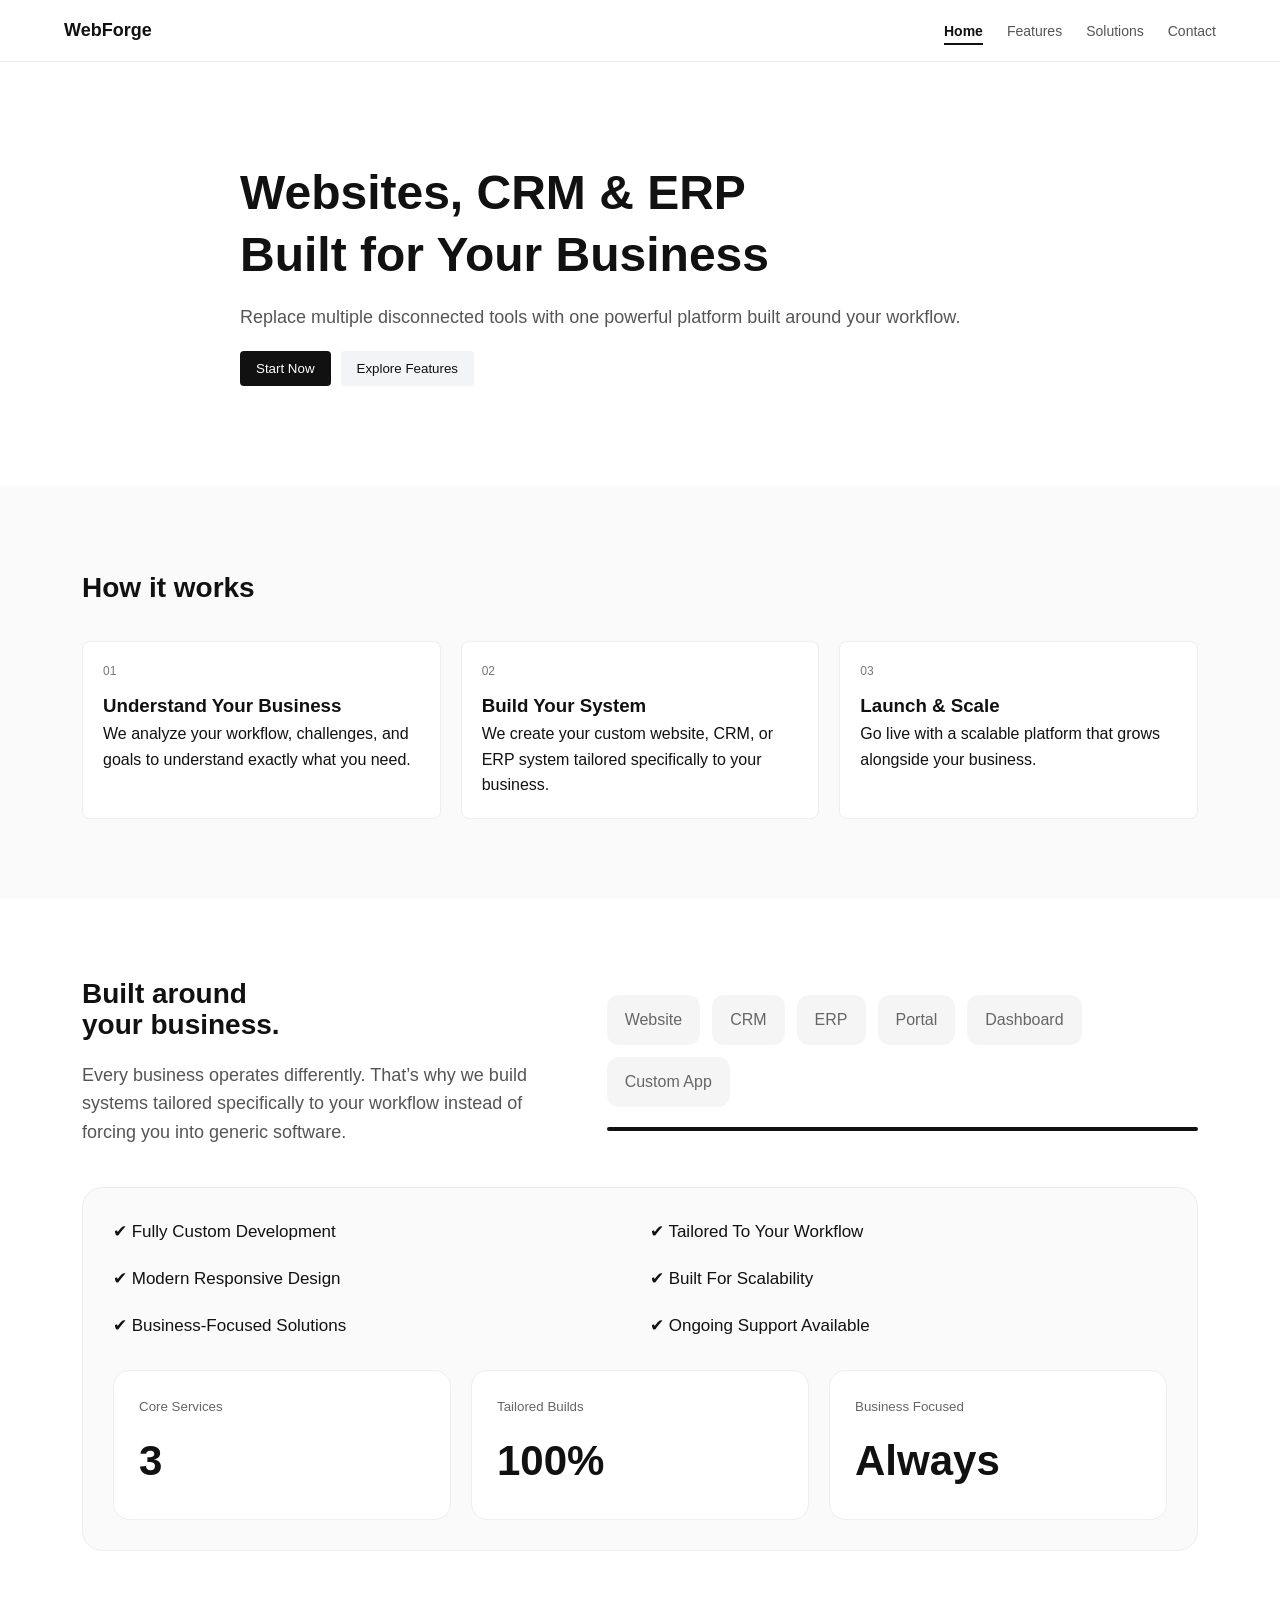
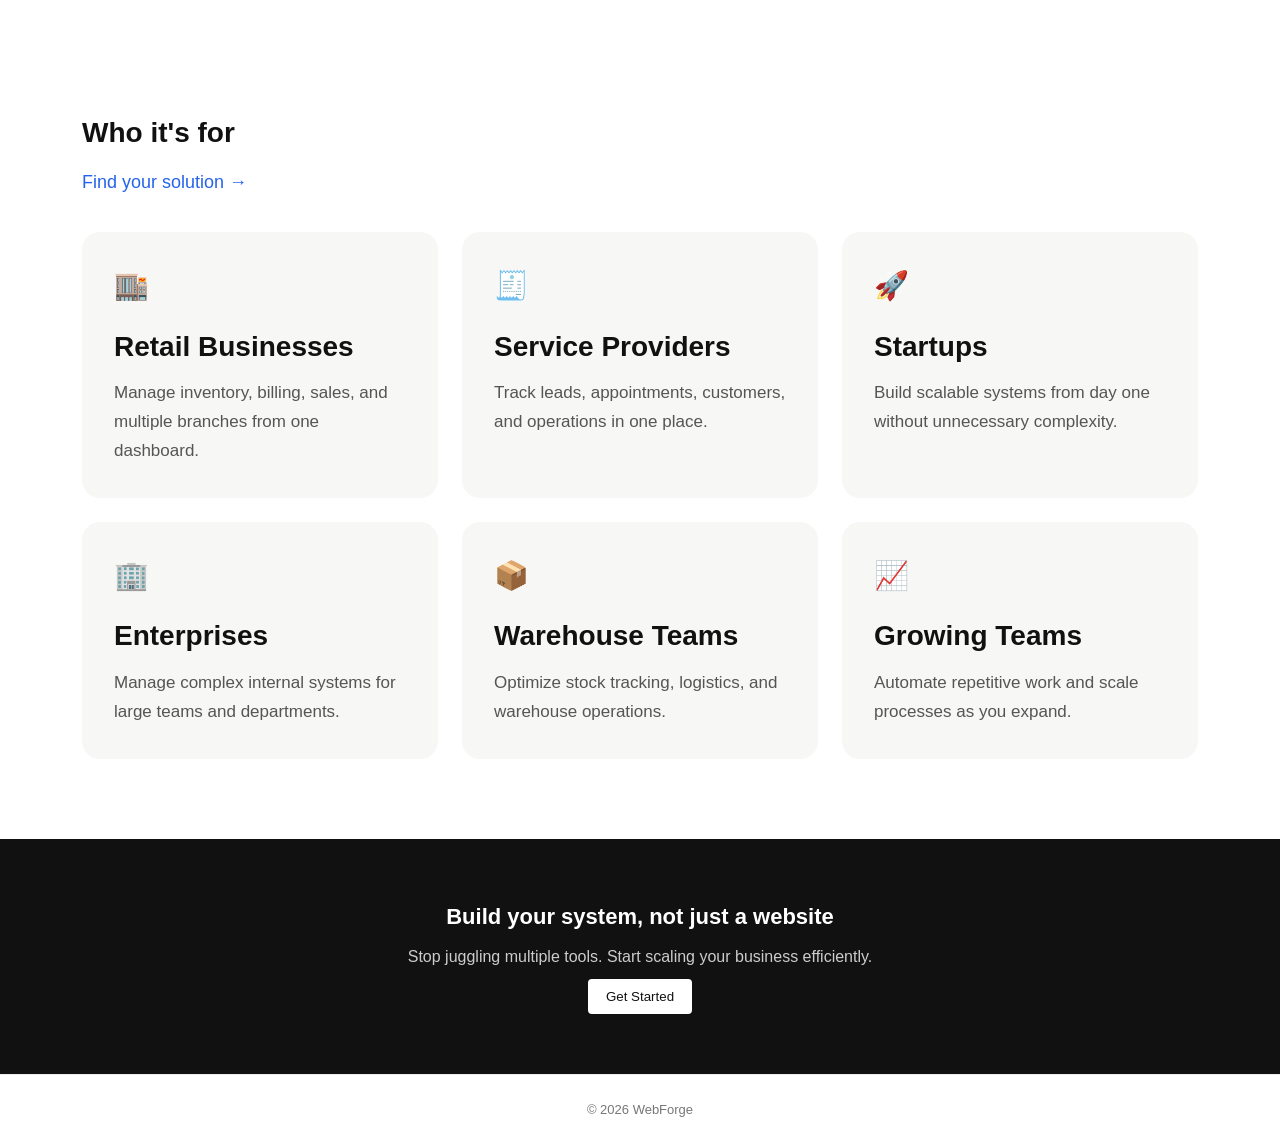
==== index.html @ d89a7215 "Update index.html" ====
<!DOCTYPE html>
<html lang="en">
<head>
  <meta charset="UTF-8">
  <meta name="viewport" content="width=device-width, initial-scale=1.0">
  <title>WebForge</title>
  <link rel="stylesheet" href="styles.css">
</head>
<body>

  <!-- NAVBAR -->
  <header class="navbar">
    <div class="container nav-container">
      <h2 class="logo">WebForge</h2>

      <nav>
        <ul class="nav-links">
          <li><a href="index.html">Home</a></li>
          <li><a href="pages/features.html">Features</a></li>
          <li><a href="pages/solutions.html">Solutions</a></li>
          <li><a href="pages/contact.html">Contact</a></li>
        </ul>
      </nav>

      <div class="menu-toggle" id="menu-toggle">☰</div>
    </div>
  </header>


  <!-- HERO -->
  <section class="hero">
    <div class="container">
      <h1>
        Websites, CRM & ERP<br>
        Built for Your Business
      </h1>

      <p>
        Replace multiple disconnected tools with one powerful platform built around your workflow.
      </p>

      <div class="hero-actions">
        <a href="pages/contact.html">
          <button>Start Now</button>
        </a>

        <a href="pages/features.html">
          <button class="secondary">Explore Features</button>
        </a>
      </div>
    </div>
  </section>


  <!-- HOW IT WORKS -->
  <section class="section light">
    <div class="container">
      <h2>How it works</h2>

      <div class="grid-3">

        <div class="step-card">
          <div class="step-number">01</div>
          <h3>Understand Your Business</h3>
          <p>
            We analyze your workflow, challenges, and goals to understand exactly what you need.
          </p>
        </div>

        <div class="step-card">
          <div class="step-number">02</div>
          <h3>Build Your System</h3>
          <p>
            We create your custom website, CRM, or ERP system tailored specifically to your business.
          </p>
        </div>

        <div class="step-card">
          <div class="step-number">03</div>
          <h3>Launch & Scale</h3>
          <p>
            Go live with a scalable platform that grows alongside your business.
          </p>
        </div>

      </div>
    </div>
  </section>


  <!-- WHY WEBFORGE -->
<section class="section why-webforge-section">
  <div class="container">

    <div class="why-header">

      <div class="why-left">
        <h2>
          Built around<br>
          your business.
        </h2>

        <p>
          Every business operates differently. That’s why we build systems tailored specifically to your workflow instead of forcing you into generic software.
        </p>
      </div>

      <div class="why-right">

        <div class="tool-comparison">
          <span>Website</span>
          <span>CRM</span>
          <span>ERP</span>
          <span>Portal</span>
          <span>Dashboard</span>
          <span>Custom App</span>
        </div>

        <div class="comparison-line"></div>

      </div>
    </div>


    <div class="why-card">

      <div class="why-grid">
        <div class="why-item">✔ Fully Custom Development</div>
        <div class="why-item">✔ Tailored To Your Workflow</div>
        <div class="why-item">✔ Modern Responsive Design</div>
        <div class="why-item">✔ Built For Scalability</div>
        <div class="why-item">✔ Business-Focused Solutions</div>
        <div class="why-item">✔ Ongoing Support Available</div>
      </div>


      <div class="why-stats">

        <div class="stat-box">
          <small>Core Services</small>
          <h3>3</h3>
        </div>

        <div class="stat-box">
          <small>Tailored Builds</small>
          <h3>100%</h3>
        </div>

        <div class="stat-box">
          <small>Business Focused</small>
          <h3>Always</h3>
        </div>
      </div>
    </div>
  </div>
</section>


  <!-- WHO IT'S FOR -->
  <section class="section who-section">
    <div class="container">

      <div class="section-top">
        <h2>Who it's for</h2>
        <a href="pages/contact.html">Find your solution →</a>
      </div>

      <div class="who-grid">

        <div class="who-card">
          <div class="who-icon">🏬</div>
          <h3>Retail Businesses</h3>
          <p>
            Manage inventory, billing, sales, and multiple branches from one dashboard.
          </p>
        </div>

        <div class="who-card">
          <div class="who-icon">🧾</div>
          <h3>Service Providers</h3>
          <p>
            Track leads, appointments, customers, and operations in one place.
          </p>
        </div>

        <div class="who-card">
          <div class="who-icon">🚀</div>
          <h3>Startups</h3>
          <p>
            Build scalable systems from day one without unnecessary complexity.
          </p>
        </div>

        <div class="who-card">
          <div class="who-icon">🏢</div>
          <h3>Enterprises</h3>
          <p>
            Manage complex internal systems for large teams and departments.
          </p>
        </div>

        <div class="who-card">
          <div class="who-icon">📦</div>
          <h3>Warehouse Teams</h3>
          <p>
            Optimize stock tracking, logistics, and warehouse operations.
          </p>
        </div>

        <div class="who-card">
          <div class="who-icon">📈</div>
          <h3>Growing Teams</h3>
          <p>
            Automate repetitive work and scale processes as you expand.
          </p>
        </div>

      </div>

    </div>
  </section>


  <!-- FINAL CTA -->
  <section class="cta strong">
    <div class="container narrow">
      <h2>Build your system, not just a website</h2>
      <p>
        Stop juggling multiple tools. Start scaling your business efficiently.
      </p>

      <a href="pages/contact.html">
        <button>Get Started</button>
      </a>
    </div>
  </section>


  <!-- FOOTER -->
  <footer class="footer">
    <p>© 2026 WebForge</p>
  </footer>


  <script src="script.js"></script>

</body>
</html>
---- styles.css ----
/* ==============================
   RESET & BASE
============================== */
* {
  margin: 0;
  padding: 0;
  box-sizing: border-box;
  font-family: -apple-system, BlinkMacSystemFont, "Segoe UI", sans-serif;
}

body {
  color: #111;
  background: #fff;
  line-height: 1.6;
}

/* ==============================
   LAYOUT
============================== */
.container {
  width: 90%;
  max-width: 1100px;
  margin: auto;
}

.narrow {
  max-width: 700px;
}

/* ==============================
   NAVBAR
============================== */
.navbar {
  padding: 16px 0;
  border-bottom: 1px solid #eee;
  background: #fff;
  position: sticky;
  top: 0;
  z-index: 1000;
}

.nav-container {
  display: flex;
  justify-content: space-between;
  align-items: center;
}

/* Add this at the END if not already present */

.nav-links a.active {
  color: #111;
  font-weight: 600;
  position: relative;
}

.nav-links a.active::after {
  content: "";
  position: absolute;
  left: 0;
  bottom: -6px;
  width: 100%;
  height: 2px;
  background: #111;
}

.logo {
  font-weight: 600;
  font-size: 18px;
}

.nav-links {
  display: flex;
  list-style: none;
  gap: 24px;
}

.nav-links a {
  text-decoration: none;
  color: #555;
  font-size: 14px;
  transition: color 0.2s ease;
}

.nav-links a:hover {
  color: #111;
}

.nav-btn {
  background: #111;
  color: #fff;
  padding: 8px 14px;
  border: none;
  cursor: pointer;
  border-radius: 4px;
}

.menu-toggle {
  display: none;
  font-size: 22px;
  cursor: pointer;
}

/* ==============================
   HERO
============================== */
.hero {
  padding: 80px 20px;
  text-align: center;
}

.hero h1 {
  font-size: 32px;
  line-height: 1.3;
  margin-bottom: 16px;
  font-weight: 600;
}

.hero p {
  color: #555;
  margin-bottom: 20px;
  font-size: 15px;
}

.hero-actions {
  display: flex;
  justify-content: center;
  gap: 10px;
  flex-wrap: wrap;
}

.hero-actions button {
  padding: 10px 16px;
  border: none;
  cursor: pointer;
  border-radius: 4px;
}

.secondary {
  background: #f3f4f6;
  color: #111;
  border: 1px solid #ddd;
  font-weight: 500;
  transition: all 0.2s ease;
}

.secondary:hover {
  background: #e5e7eb;
}

/* ==============================
   SECTIONS
============================== */
.section {
  padding: 60px 20px;
}

.section h2 {
  font-size: 24px;
  margin-bottom: 20px;
  font-weight: 600;
}

.light {
  background: #fafafa;
}

/* ==============================
   WHY WEBFORGE PREMIUM SECTION
============================== */

.why-webforge-section {
  background: #fff;
}

.why-header {
  display: flex;
  flex-direction: column;
  gap: 40px;
  margin-bottom: 40px;
}

.why-left h2 {
  font-size: 48px;
  line-height: 1.1;
  margin-bottom: 20px;
  font-weight: 700;
}

.why-left p {
  font-size: 18px;
  color: #555;
  max-width: 500px;
}

.why-right {
  position: relative;
}

.tool-comparison {
  display: flex;
  flex-wrap: wrap;
  gap: 12px;
}

.tool-comparison span {
  padding: 12px 18px;
  background: #f5f5f5;
  border-radius: 12px;
  font-weight: 500;
  color: #666;
}

.comparison-line {
  width: 100%;
  height: 4px;
  background: #111;
  margin-top: 20px;
  border-radius: 20px;
}

/* Main Card */
.why-card {
  background: #fafafa;
  border: 1px solid #eee;
  border-radius: 20px;
  padding: 30px;
}

/* Feature Grid */
.why-grid {
  display: grid;
  grid-template-columns: 1fr;
  gap: 20px;
  margin-bottom: 30px;
}

.why-item {
  font-size: 17px;
  font-weight: 500;
}

/* Stats */
.why-stats {
  display: grid;
  grid-template-columns: 1fr;
  gap: 20px;
}

.stat-box {
  background: white;
  padding: 25px;
  border-radius: 16px;
  border: 1px solid #eee;
}

.stat-box small {
  display: block;
  color: #666;
  margin-bottom: 10px;
}

.stat-box h3 {
  font-size: 42px;
  font-weight: 700;
}

/* Tablet */
@media (min-width: 768px) {

  .why-grid {
    grid-template-columns: repeat(2,1fr);
  }

  .why-stats {
    grid-template-columns: repeat(3,1fr);
  }

}

/* Desktop */
@media (min-width: 1024px) {

  .why-header {
    flex-direction: row;
    justify-content: space-between;
    align-items: center;
  }

}

/* ==============================
   WHO SECTION PREMIUM
============================== */

.who-section {
  background: #fff;
}

.section-top {
  margin-bottom: 35px;
}

.section-top h2 {
  font-size: 48px;
  margin-bottom: 12px;
  font-weight: 700;
}

.section-top a {
  color: #2563eb;
  text-decoration: none;
  font-size: 18px;
  font-weight: 500;
}

/* Grid */
.who-grid {
  display: grid;
  grid-template-columns: 1fr;
  gap: 24px;
}

/* Cards */
.who-card {
  background: #f7f7f5;
  padding: 32px;
  border-radius: 18px;
  transition: all 0.25s ease;
}

.who-card:hover {
  transform: translateY(-4px);
  background: #f2f2f0;
}

.who-icon {
  font-size: 28px;
  margin-bottom: 20px;
}

.who-card h3 {
  font-size: 28px;
  margin-bottom: 14px;
  line-height: 1.3;
}

.who-card p {
  color: #555;
  font-size: 17px;
  line-height: 1.7;
}

/* Tablet */
@media (min-width: 768px) {
  .who-grid {
    grid-template-columns: repeat(2, 1fr);
  }
}

/* Desktop */
@media (min-width: 1024px) {
  .who-grid {
    grid-template-columns: repeat(3, 1fr);
  }
}
/* ==============================
   GRID SYSTEM
============================== */
.grid-3 {
  display: grid;
  grid-template-columns: 1fr;
  gap: 20px;
  margin-top: 30px;
}

@media (min-width: 768px) {
  .grid-3 {
    grid-template-columns: repeat(2, 1fr);
  }
}

@media (min-width: 1024px) {
  .grid-3 {
    grid-template-columns: repeat(3, 1fr);
  }
}

/* ==============================
   CARDS
============================== */
.step-card,
.info-card,
.use-card {
  background: #fff;
  padding: 20px;
  border: 1px solid #eee;
  border-radius: 8px;
  transition: all 0.2s ease;
}

.step-card:hover,
.info-card:hover,
.use-card:hover {
  border-color: #ddd;
  transform: translateY(-2px);
}

/* Step Number */
.step-number {
  font-size: 12px;
  color: #777;
  margin-bottom: 10px;
}

/* ==============================
   STRONG CTA
============================== */
.cta.strong {
  background: #111;
  color: #fff;
}

.cta.strong p {
  color: #ccc;
}

.cta.strong button {
  background: #fff;
  color: #111;
}

/* ==============================
   TEXT SECTIONS (CLEAN STYLE)
============================== */
.step {
  margin-bottom: 24px;
}

.step h3 {
  font-size: 18px;
  margin-bottom: 4px;
}

.step p {
  color: #666;
}

/* ==============================
   GRID (ONLY FOR USE CASES)
============================== */
.grid-3 {
  display: grid;
  grid-template-columns: 1fr;
  gap: 20px;
  margin-top: 30px;
}

@media (min-width: 768px) {
  .grid-3 {
    grid-template-columns: repeat(2, 1fr);
  }
}

@media (min-width: 1024px) {
  .grid-3 {
    grid-template-columns: repeat(3, 1fr);
  }
}

/* ==============================
   USE CASE CARDS
============================== */
.use-card {
  background: #fff;
  padding: 20px;
  border: 1px solid #eee;
  border-radius: 8px;
  transition: all 0.2s ease;
}

.use-card:hover {
  border-color: #ddd;
  transform: translateY(-2px);
}

/* ==============================
   CTA STRONG
============================== */
.cta.strong {
  background: #111;
  color: #fff;
}

.cta.strong p {
  color: #ccc;
}

.cta.strong button {
  background: #fff;
  color: #111;
}

/* ==============================
   FEATURES
============================== */
.feature {
  margin-bottom: 20px;
}

.feature h3 {
  font-size: 16px;
  margin-bottom: 4px;
}

.feature p {
  font-size: 14px;
  color: #666;
}

/* ==============================
   CTA
============================== */
.cta {
  text-align: center;
  padding: 60px 20px;
}

.cta h2 {
  font-size: 22px;
  margin-bottom: 10px;
}

.cta button {
  margin-top: 10px;
  padding: 10px 18px;
  background: #111;
  color: white;
  border: none;
  border-radius: 4px;
}

/* ==============================
   FORM
============================== */
form {
  display: flex;
  flex-direction: column;
  gap: 10px;
}

input, textarea {
  padding: 10px;
  border: 1px solid #ddd;
  font-size: 14px;
  border-radius: 4px;
}

textarea {
  min-height: 100px;
  resize: vertical;
}

button {
  background: #111;
  color: white;
  padding: 10px;
  border: none;
  border-radius: 4px;
  cursor: pointer;
}

/* ==============================
   FOOTER
============================== */
.footer {
  text-align: center;
  padding: 25px;
  border-top: 1px solid #eee;
  color: #777;
  font-size: 13px;
}

/* ==============================
   TABLET (â‰¥768px)
============================== */
@media (min-width: 768px) {

  .hero {
    padding: 100px 20px;
  }

  .hero h1 {
    font-size: 40px;
  }

  .hero p {
    font-size: 16px;
  }

  .section h2 {
    font-size: 28px;
  }

  .feature h3 {
    font-size: 18px;
  }

  .feature p {
    font-size: 15px;
  }
}

/* ==============================
   DESKTOP (â‰¥1024px)
============================== */
@media (min-width: 1024px) {

  .hero {
    text-align: left;
  }

  .hero .container {
    max-width: 800px;
  }

  .hero-actions {
    justify-content: flex-start;
  }

  .section {
    padding: 80px 20px;
  }
}

/* ==============================
   LARGE SCREENS (â‰¥1280px)
============================== */
@media (min-width: 1280px) {

  .container {
    max-width: 1200px;
  }

  .hero h1 {
    font-size: 48px;
  }

  .hero p {
    font-size: 18px;
  }
}

/* ==============================
   MOBILE NAVIGATION
============================== */
@media (max-width: 768px) {

  .nav-links {
    display: none;
    position: absolute;
    right: 20px;
    top: 60px;
    background: #fff;
    flex-direction: column;
    border: 1px solid #eee;
    padding: 10px;
    width: 180px;
  }

  .nav-links.active {
    display: flex;
  }

  .menu-toggle {
    display: block;
  }

  .nav-btn {
    display: none;
  }
}
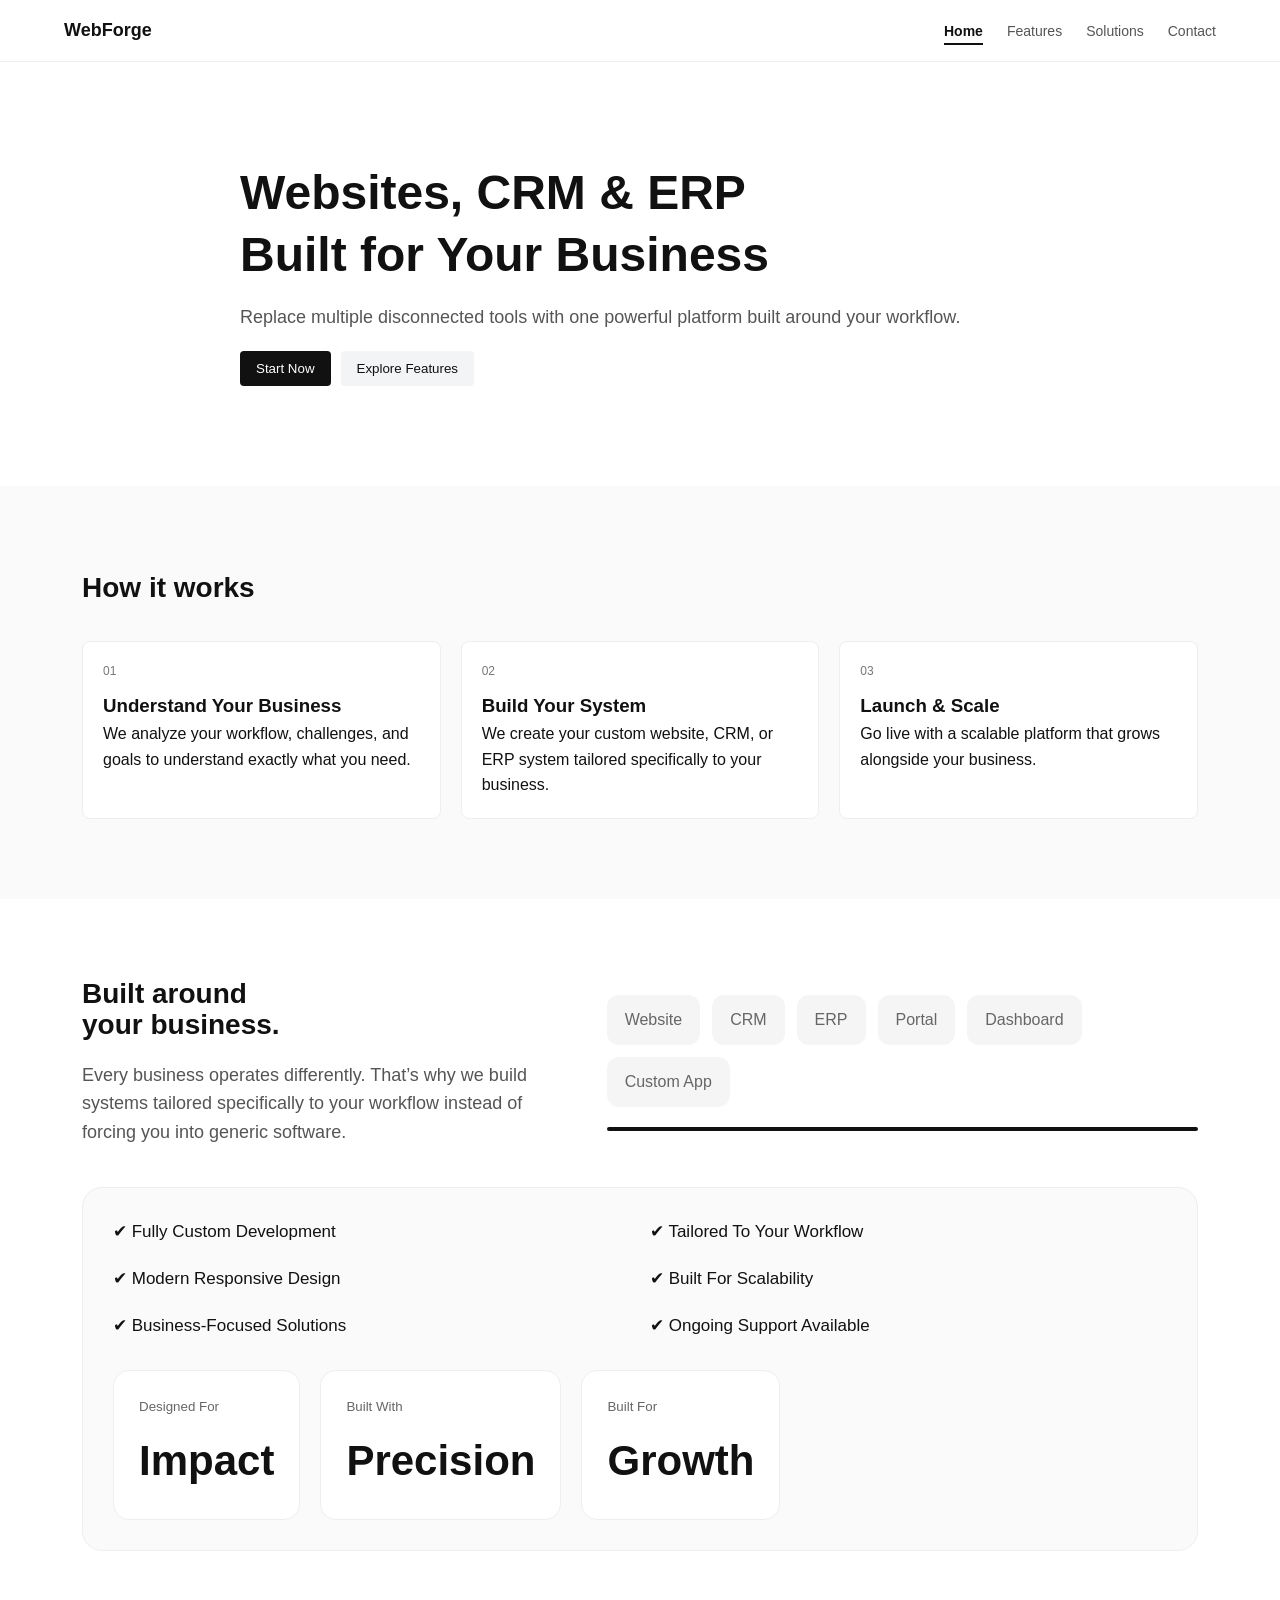
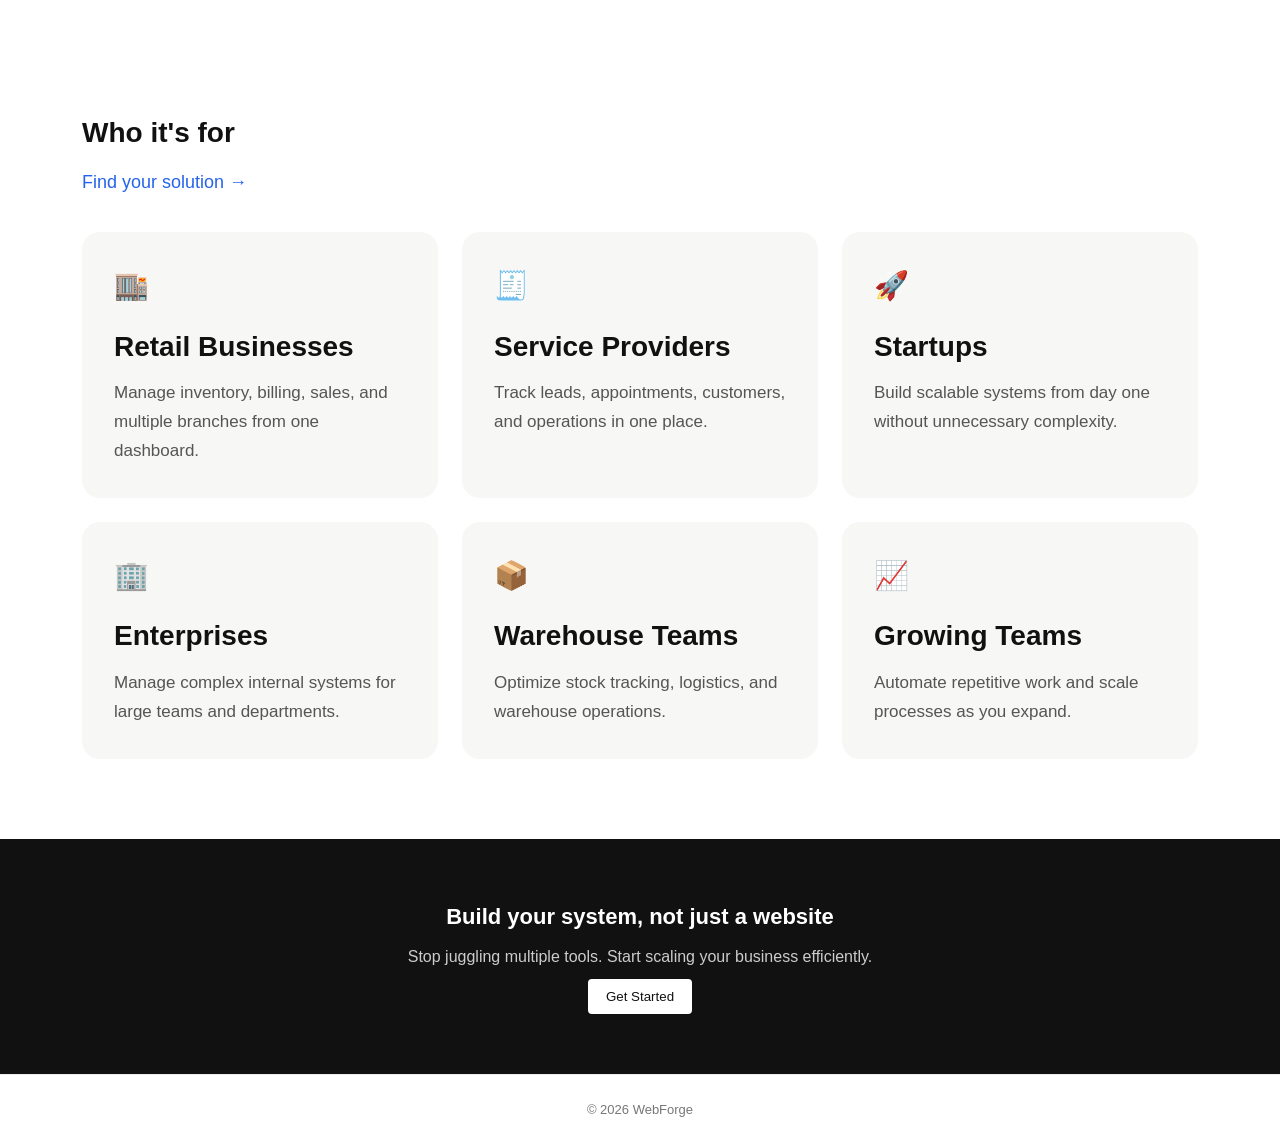
==== commit 2a13a4a6: "Update index.html" ====
--- a/index.html
+++ b/index.html
@@ -136,21 +136,23 @@
 
       <div class="why-stats">
 
-        <div class="stat-box">
-          <small>Core Services</small>
-          <h3>3</h3>
-        </div>
-
-        <div class="stat-box">
-          <small>Tailored Builds</small>
-          <h3>100%</h3>
-        </div>
-
-        <div class="stat-box">
-          <small>Business Focused</small>
-          <h3>Always</h3>
-        </div>
-      </div>
+        <div class="why-stats">
+
+  <div class="stat-box">
+    <small>Designed For</small>
+    <h3>Impact</h3>
+  </div>
+
+  <div class="stat-box">
+    <small>Built With</small>
+    <h3>Precision</h3>
+  </div>
+
+  <div class="stat-box">
+    <small>Built For</small>
+    <h3>Growth</h3>
+  </div>
+</div>
     </div>
   </div>
 </section>
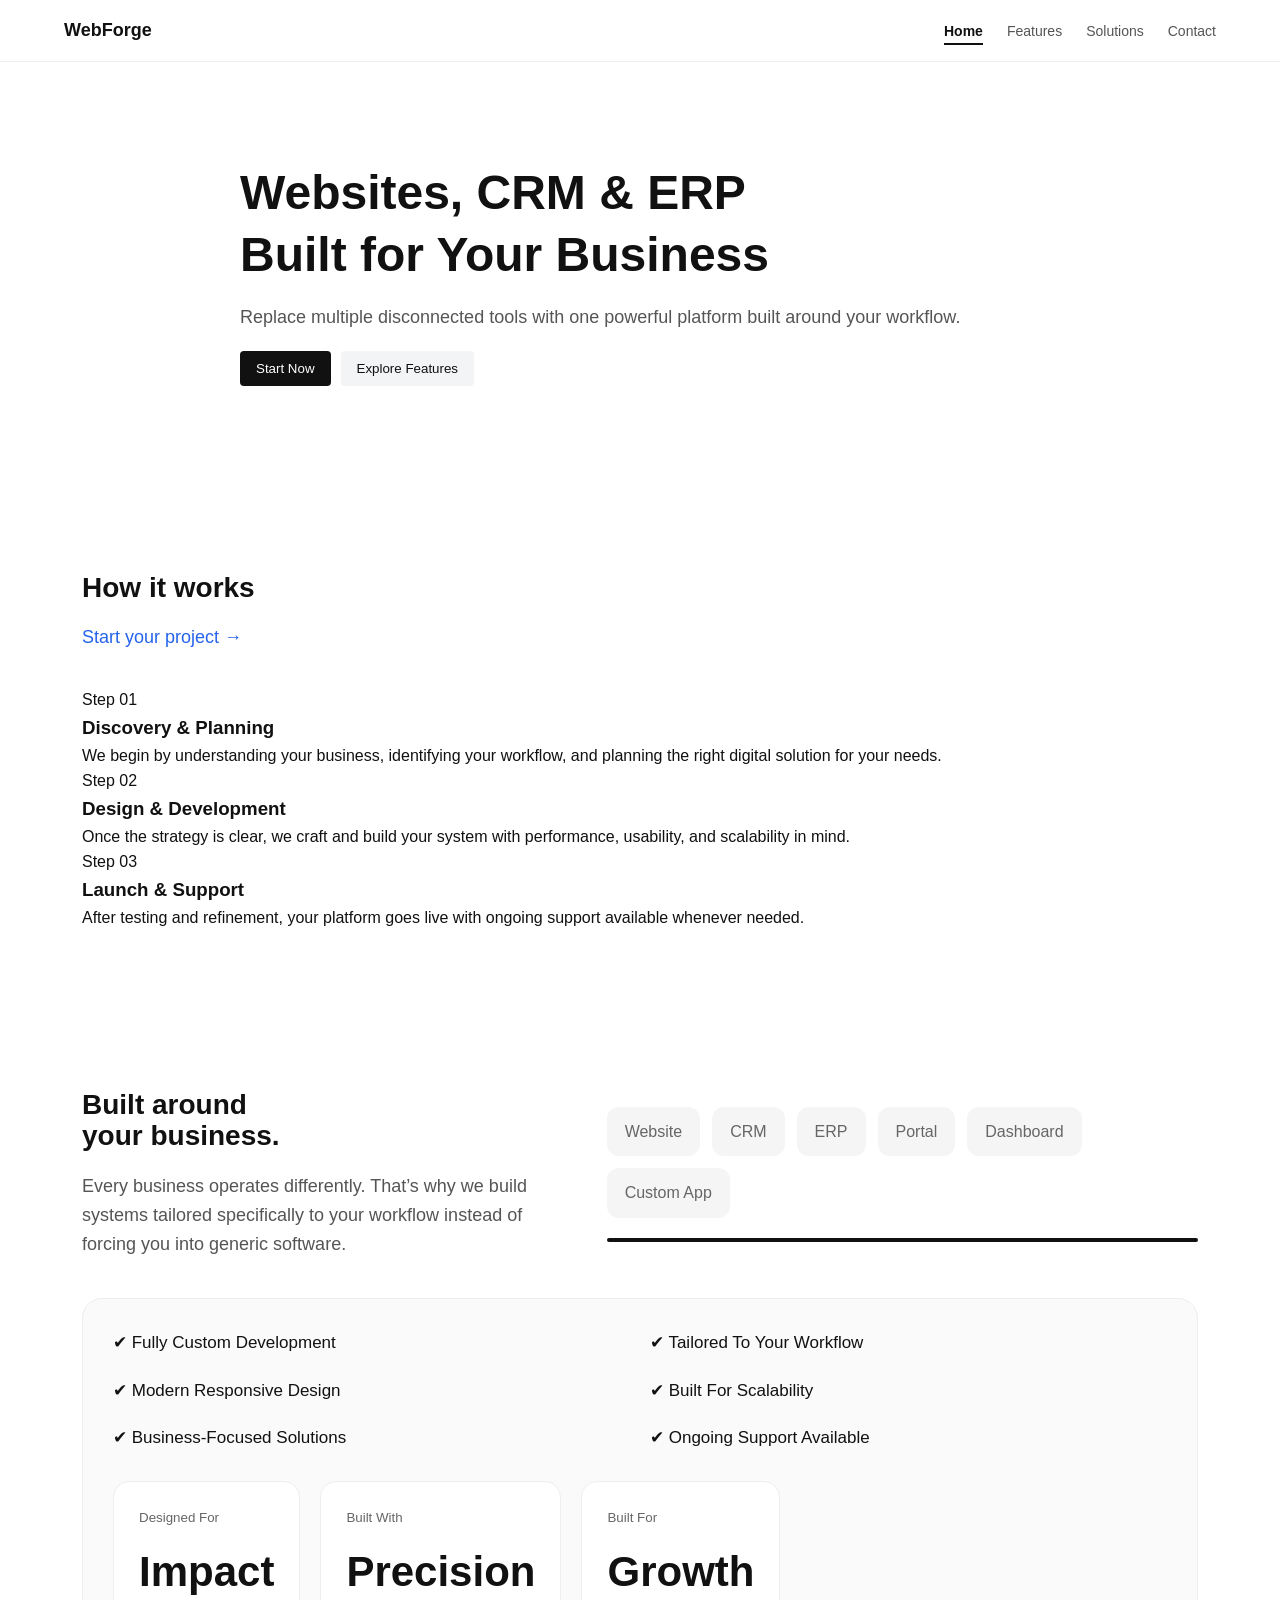
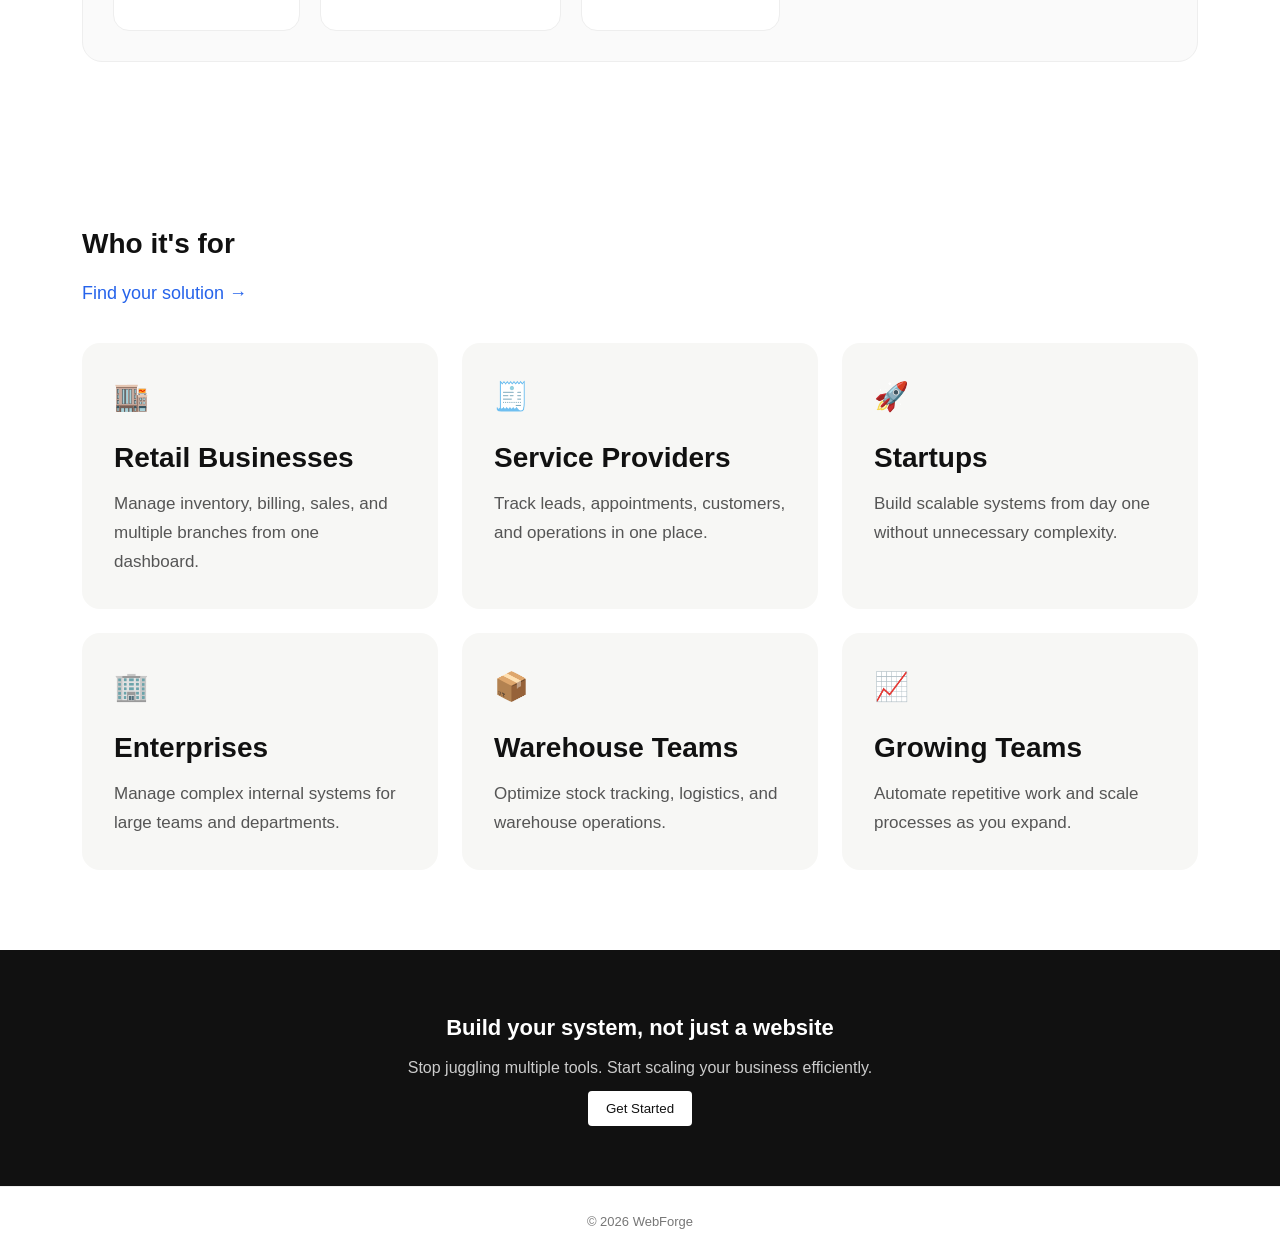
==== commit 8dfbe48e: "Update index.html" ====
--- a/index.html
+++ b/index.html
@@ -53,39 +53,47 @@
 
 
   <!-- HOW IT WORKS -->
-  <section class="section light">
-    <div class="container">
+  <section class="section how-section">
+  <div class="container">
+
+    <div class="section-top">
       <h2>How it works</h2>
-
-      <div class="grid-3">
-
-        <div class="step-card">
-          <div class="step-number">01</div>
-          <h3>Understand Your Business</h3>
-          <p>
-            We analyze your workflow, challenges, and goals to understand exactly what you need.
-          </p>
-        </div>
-
-        <div class="step-card">
-          <div class="step-number">02</div>
-          <h3>Build Your System</h3>
-          <p>
-            We create your custom website, CRM, or ERP system tailored specifically to your business.
-          </p>
-        </div>
-
-        <div class="step-card">
-          <div class="step-number">03</div>
-          <h3>Launch & Scale</h3>
-          <p>
-            Go live with a scalable platform that grows alongside your business.
-          </p>
-        </div>
-
-      </div>
-    </div>
-  </section>
+      <a href="pages/contact.html">Start your project →</a>
+    </div>
+
+    <div class="how-grid">
+
+      <div class="how-card">
+        <span class="how-badge">Step 01</span>
+        <h3>Discovery & Planning</h3>
+        <p>
+          We begin by understanding your business, identifying your workflow,
+          and planning the right digital solution for your needs.
+        </p>
+      </div>
+
+      <div class="how-card">
+        <span class="how-badge">Step 02</span>
+        <h3>Design & Development</h3>
+        <p>
+          Once the strategy is clear, we craft and build your system with
+          performance, usability, and scalability in mind.
+        </p>
+      </div>
+
+      <div class="how-card">
+        <span class="how-badge">Step 03</span>
+        <h3>Launch & Support</h3>
+        <p>
+          After testing and refinement, your platform goes live with ongoing
+          support available whenever needed.
+        </p>
+      </div>
+
+    </div>
+
+  </div>
+</section>
 
 
   <!-- WHY WEBFORGE -->
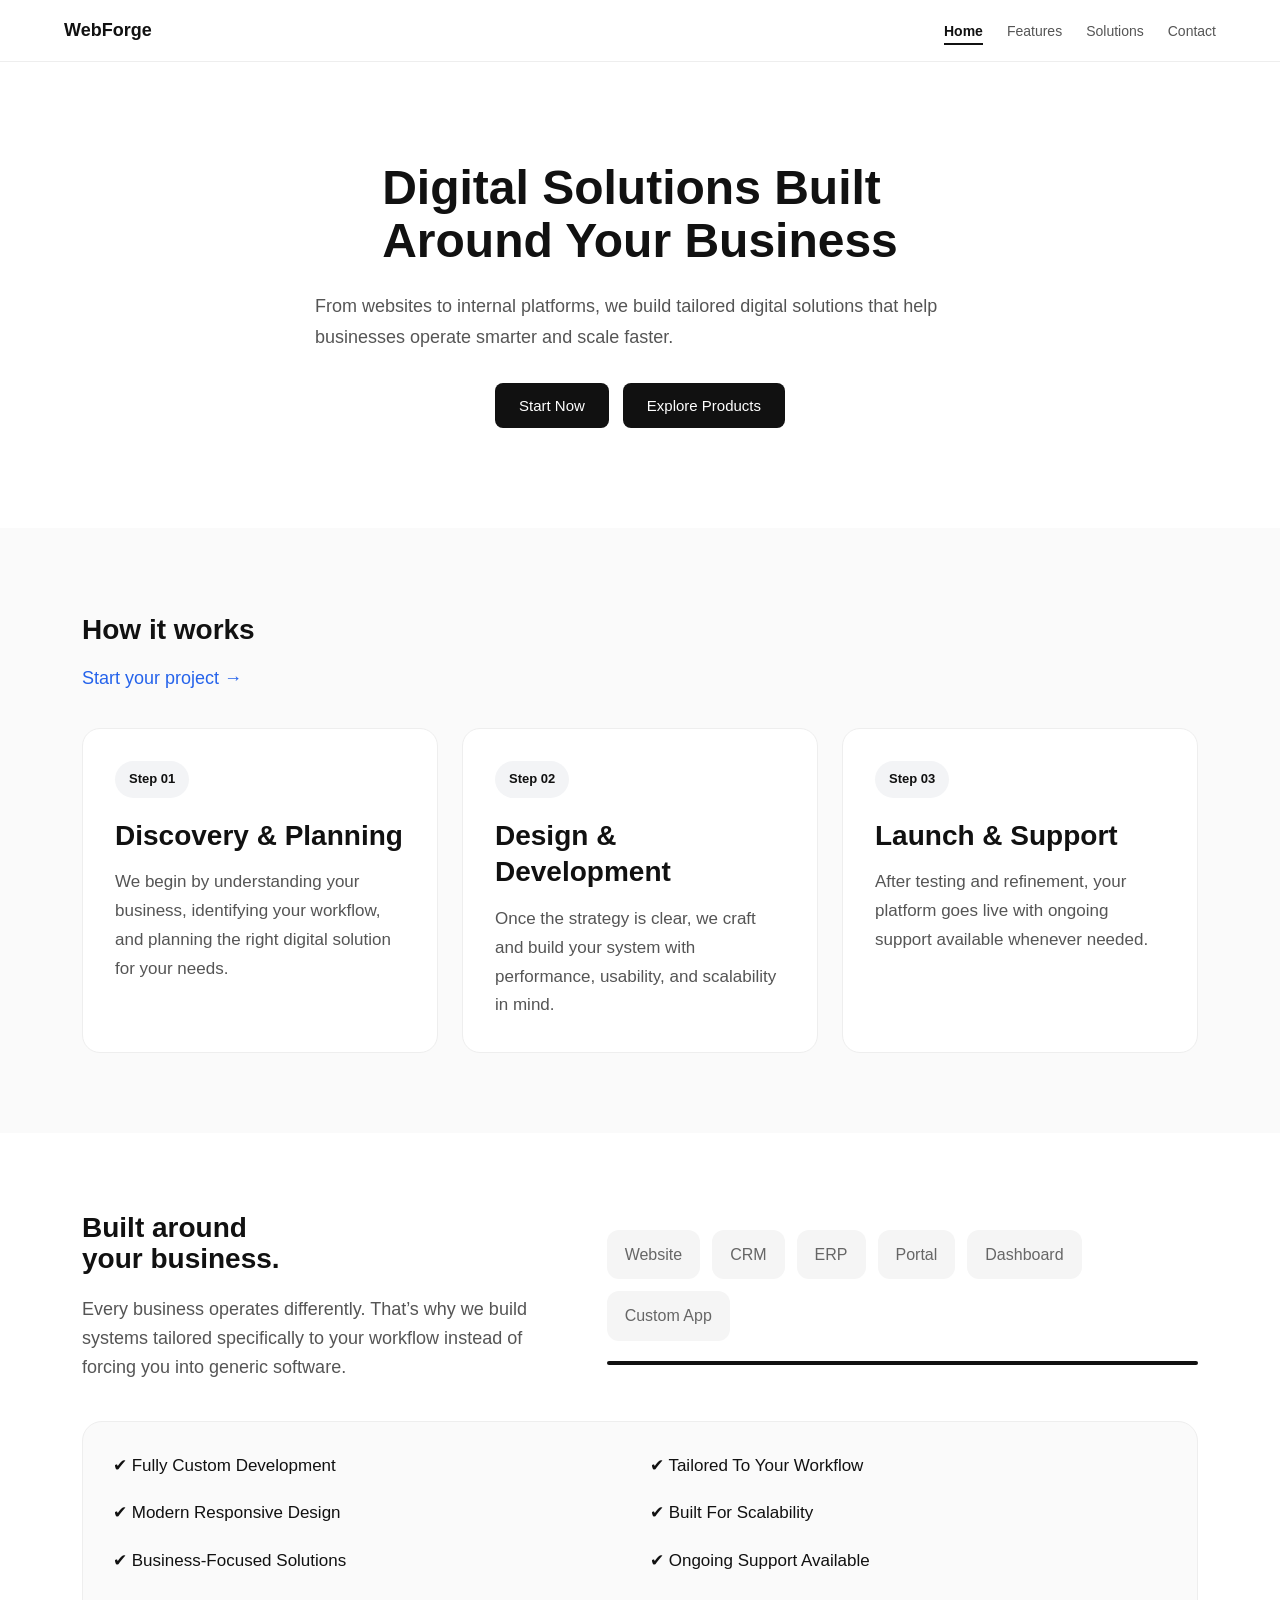
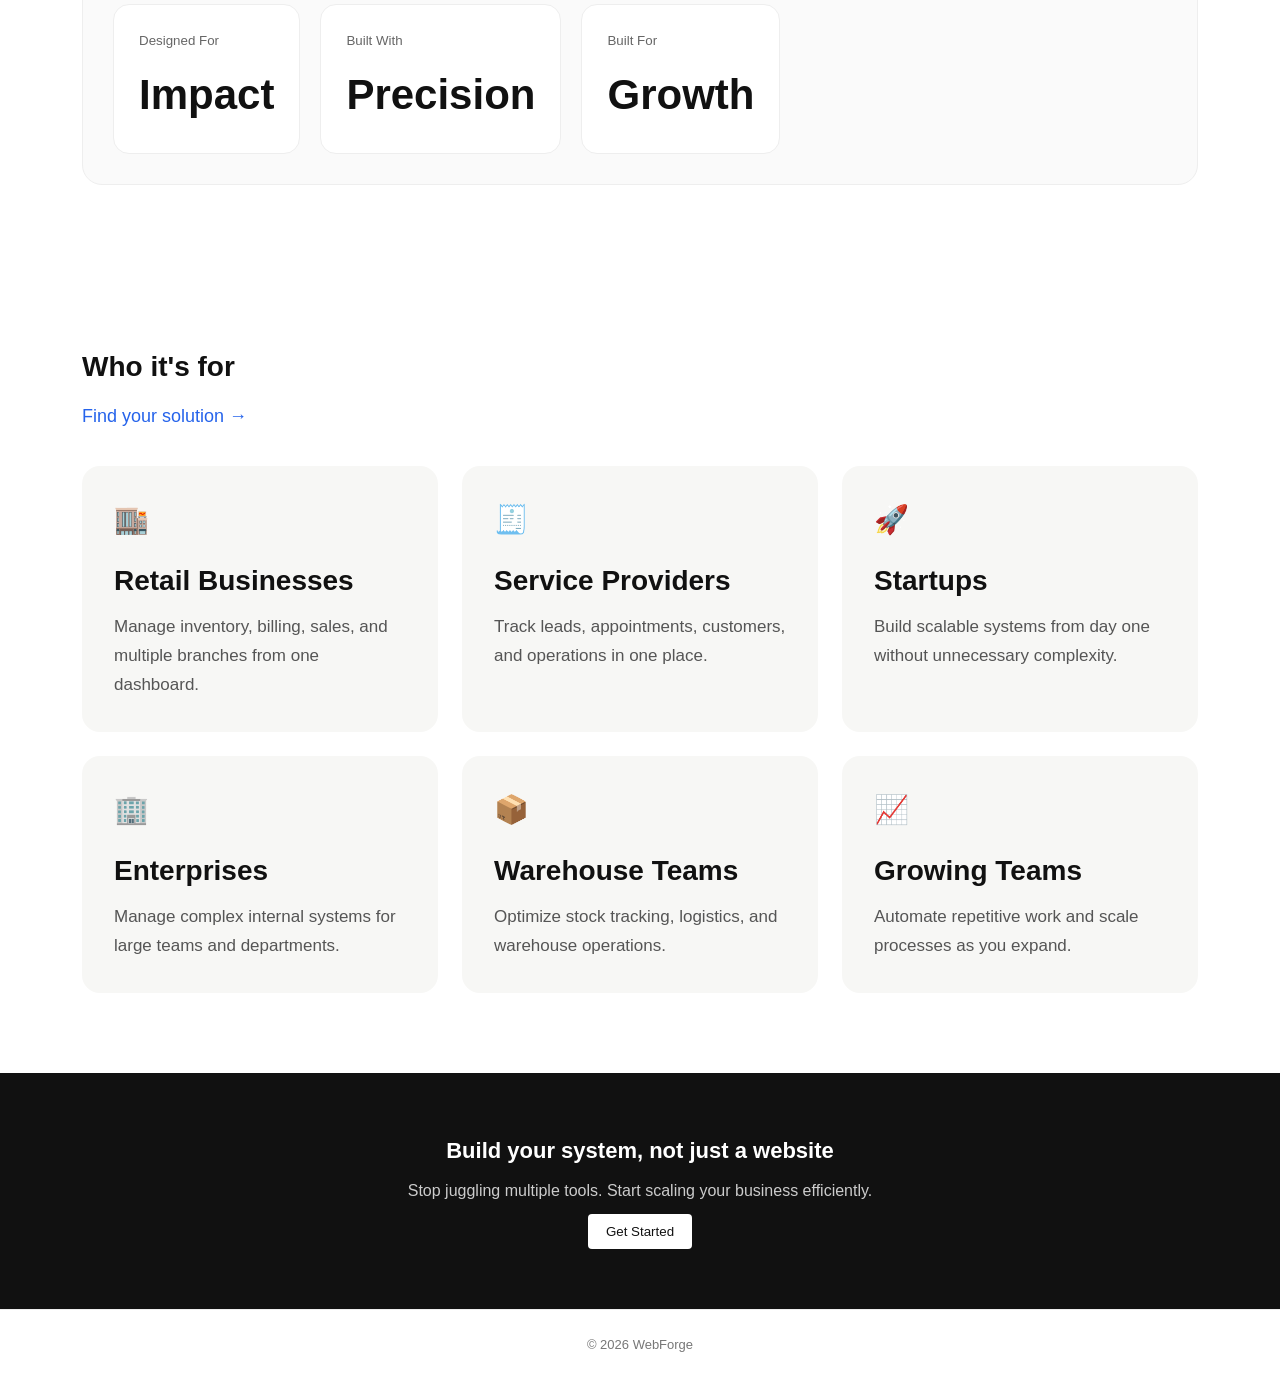
==== commit 63ac9e88: "Update index.html" ====
--- a/index.html
+++ b/index.html
@@ -28,28 +28,29 @@
 
 
   <!-- HERO -->
-  <section class="hero">
-    <div class="container">
-      <h1>
-        Websites, CRM & ERP<br>
-        Built for Your Business
-      </h1>
-
-      <p>
-        Replace multiple disconnected tools with one powerful platform built around your workflow.
-      </p>
-
-      <div class="hero-actions">
-        <a href="pages/contact.html">
-          <button>Start Now</button>
-        </a>
-
-        <a href="pages/features.html">
-          <button class="secondary">Explore Features</button>
-        </a>
-      </div>
-    </div>
-  </section>
+<section class="hero">
+  <div class="container">
+    <h1>
+      Digital Solutions Built<br>
+      Around Your Business
+    </h1>
+
+    <p>
+      From websites to internal platforms, we build tailored digital solutions
+      that help businesses operate smarter and scale faster.
+    </p>
+
+    <div class="hero-actions">
+      <a href="pages/contact.html">
+        <button>Start Now</button>
+      </a>
+
+      <a href="pages/products.html">
+        <button class="secondary">Explore Products</button>
+      </a>
+    </div>
+  </div>
+</section>
 
 
   <!-- HOW IT WORKS -->
--- a/styles.css
+++ b/styles.css
@@ -101,50 +101,59 @@
 }
 
 /* ==============================
-   HERO
-============================== */
+   HERO SECTION
+============================== */
+
 .hero {
-  padding: 80px 20px;
+  padding: 110px 20px 90px;
   text-align: center;
 }
 
+.hero .container {
+  max-width: 850px;
+  margin: 0 auto;
+  display: flex;
+  flex-direction: column;
+  align-items: center;
+}
+
+/* Heading */
 .hero h1 {
-  font-size: 32px;
-  line-height: 1.3;
-  margin-bottom: 16px;
-  font-weight: 600;
-}
-
+  font-size: clamp(2.5rem, 6vw, 4.5rem);
+  line-height: 1.1;
+  font-weight: 700;
+  margin-bottom: 24px;
+}
+
+/* Paragraph */
 .hero p {
+  font-size: clamp(1rem, 2vw, 1.25rem);
   color: #555;
-  margin-bottom: 20px;
-  font-size: 15px;
-}
-
+  max-width: 650px;
+  margin-bottom: 30px;
+  line-height: 1.7;
+}
+
+/* Buttons Container */
 .hero-actions {
   display: flex;
   justify-content: center;
-  gap: 10px;
+  align-items: center;
+  gap: 14px;
   flex-wrap: wrap;
 }
 
+/* Buttons */
 .hero-actions button {
-  padding: 10px 16px;
-  border: none;
-  cursor: pointer;
-  border-radius: 4px;
-}
-
-.secondary {
-  background: #f3f4f6;
-  color: #111;
-  border: 1px solid #ddd;
+  padding: 14px 24px;
+  font-size: 15px;
   font-weight: 500;
-  transition: all 0.2s ease;
-}
-
-.secondary:hover {
-  background: #e5e7eb;
+  border-radius: 8px;
+}
+
+.hero-actions button:hover {
+  transform: translateY(-2px);
+  transition: 0.2s ease;
 }
 
 /* ==============================
@@ -162,6 +171,70 @@
 
 .light {
   background: #fafafa;
+}
+
+/* ==============================
+   HOW SECTION PREMIUM
+============================== */
+
+.how-section {
+  background: #fafafa;
+}
+
+.how-grid {
+  display: grid;
+  grid-template-columns: 1fr;
+  gap: 24px;
+}
+
+/* Cards */
+.how-card {
+  background: white;
+  padding: 32px;
+  border-radius: 18px;
+  border: 1px solid #eee;
+  transition: all 0.25s ease;
+}
+
+.how-card:hover {
+  transform: translateY(-4px);
+  border-color: #ddd;
+}
+
+.how-badge {
+  display: inline-block;
+  font-size: 13px;
+  font-weight: 600;
+  padding: 8px 14px;
+  background: #f3f4f6;
+  border-radius: 999px;
+  margin-bottom: 20px;
+}
+
+.how-card h3 {
+  font-size: 28px;
+  margin-bottom: 14px;
+  line-height: 1.3;
+}
+
+.how-card p {
+  color: #555;
+  font-size: 17px;
+  line-height: 1.7;
+}
+
+/* Tablet */
+@media (min-width: 768px) {
+  .how-grid {
+    grid-template-columns: repeat(2, 1fr);
+  }
+}
+
+/* Desktop */
+@media (min-width: 1024px) {
+  .how-grid {
+    grid-template-columns: repeat(3, 1fr);
+  }
 }
 
 /* ==============================
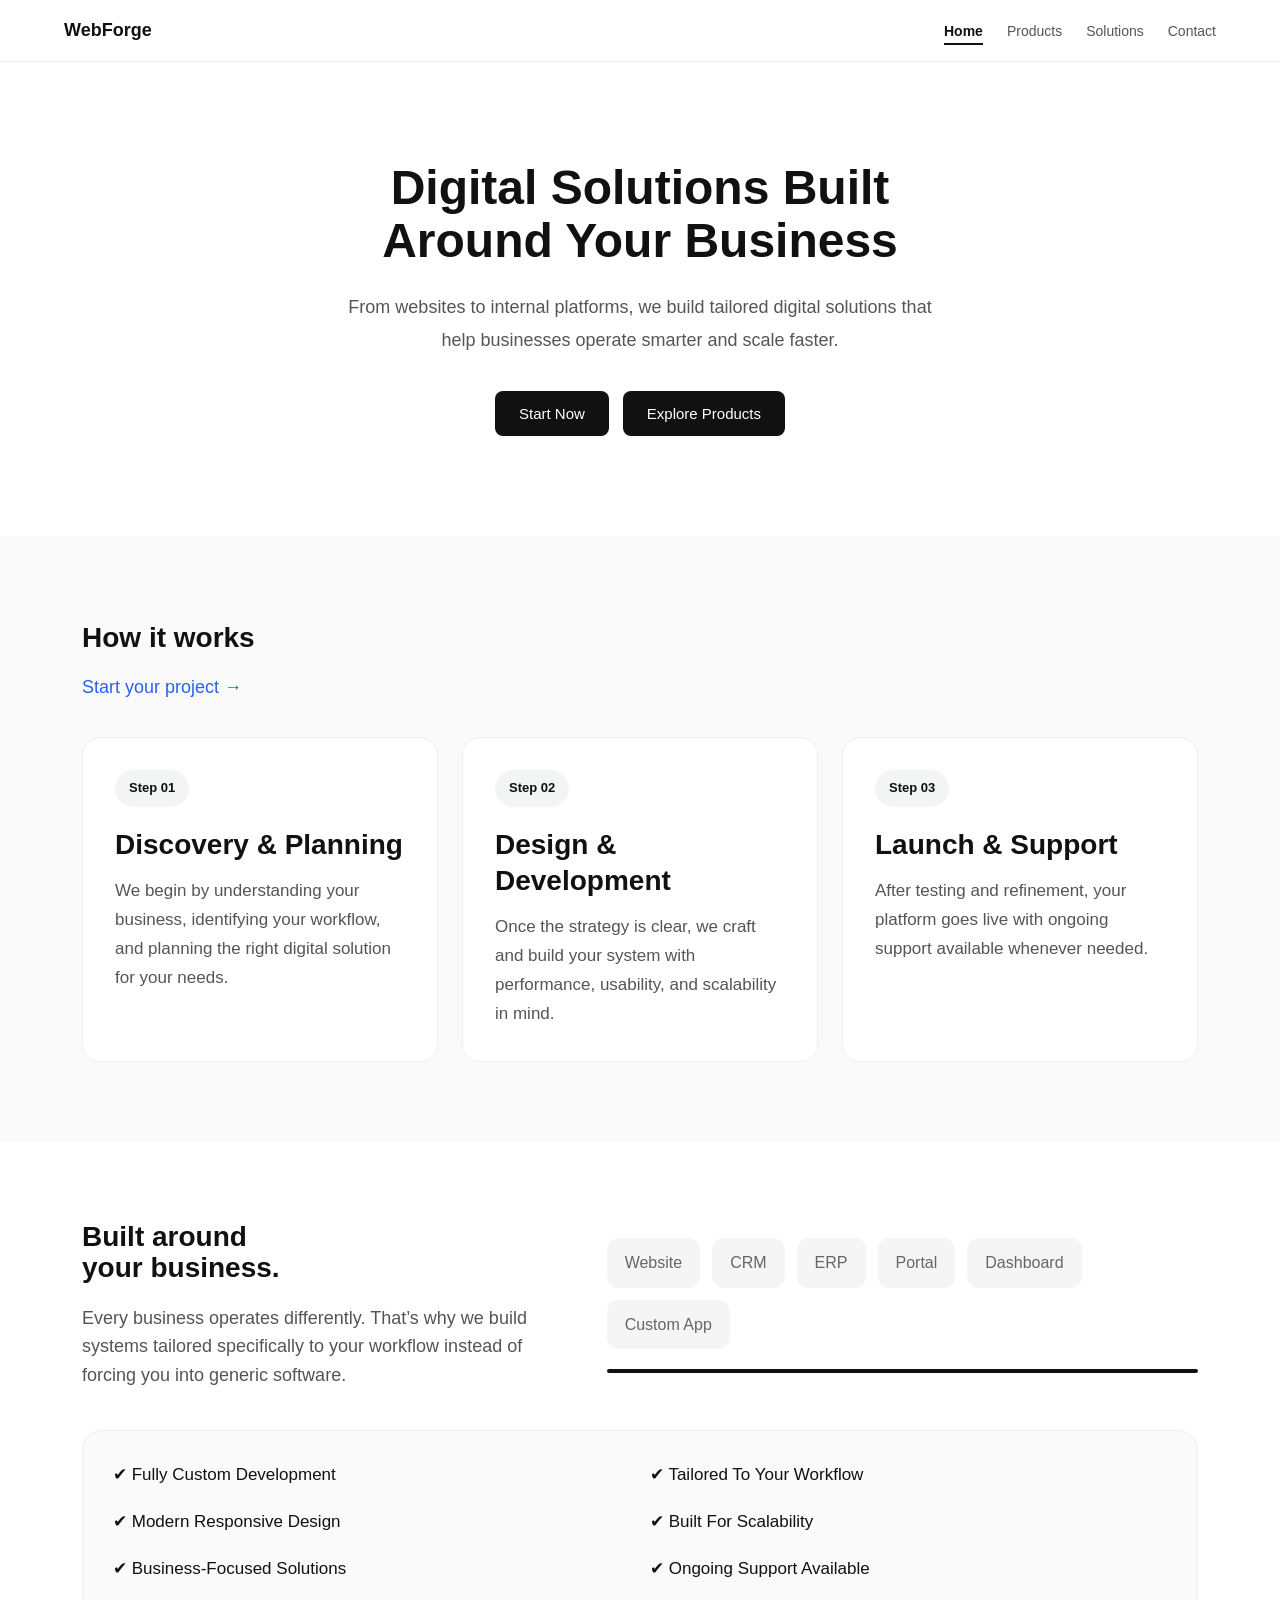
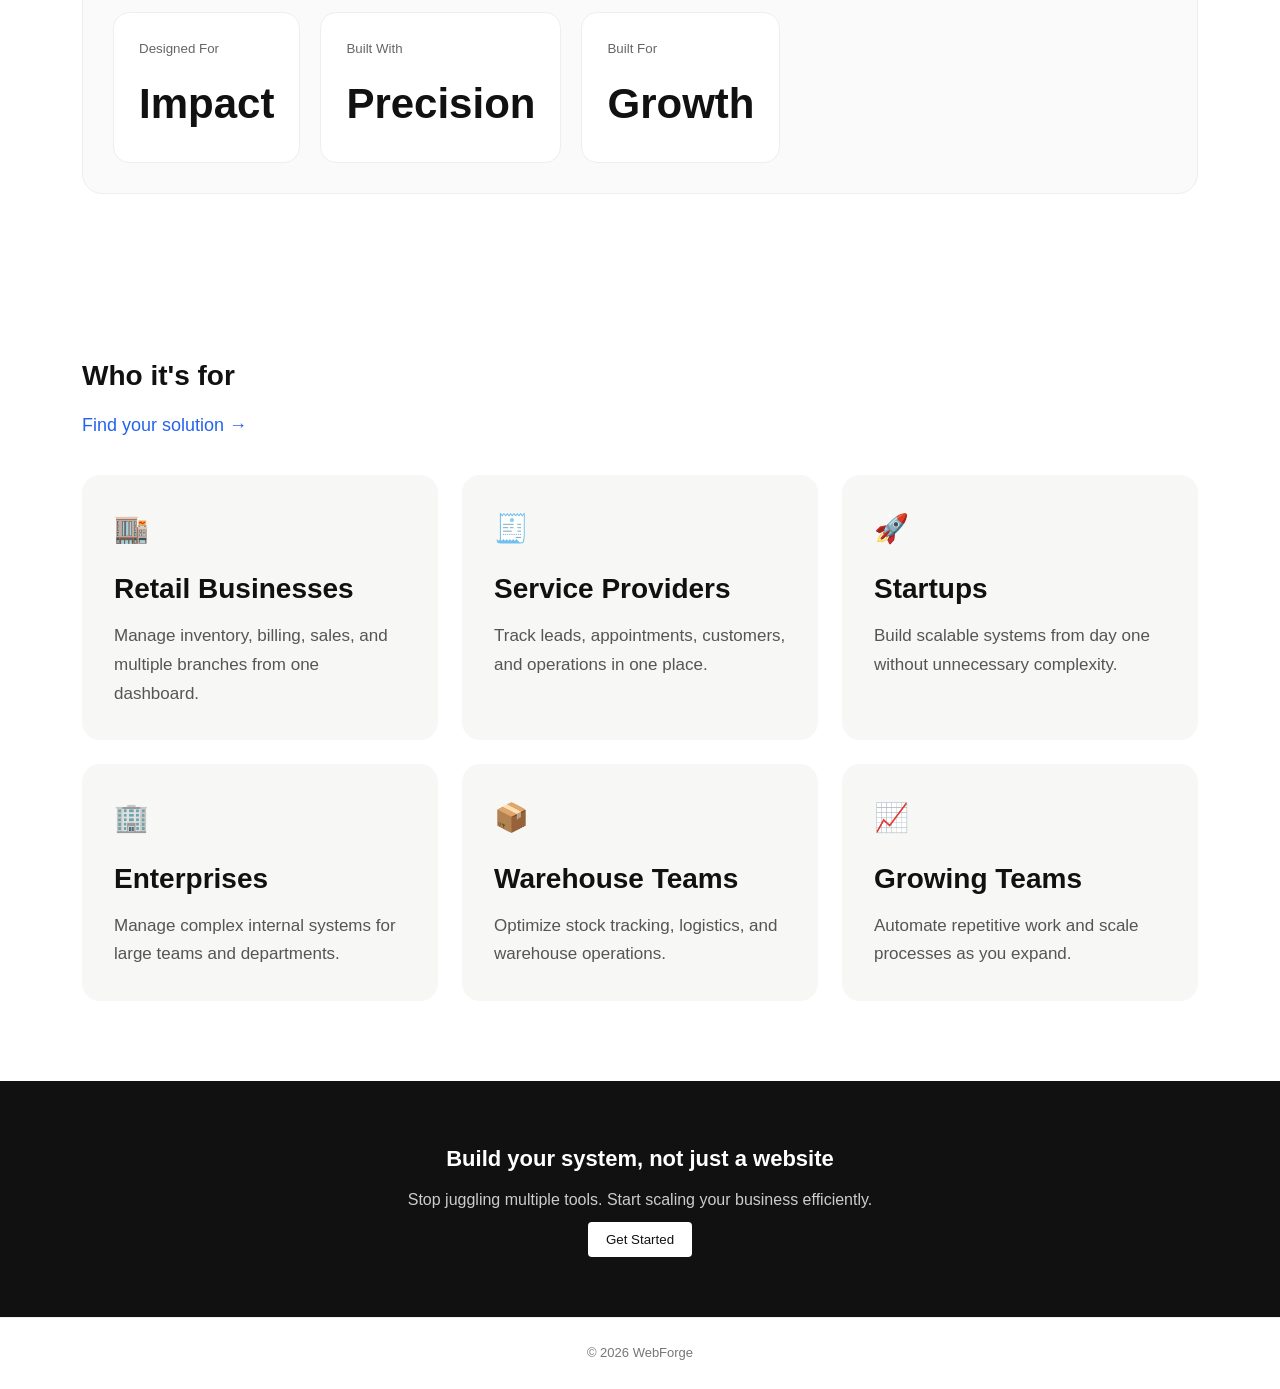
==== commit 3490f13d: "Update index.html" ====
--- a/index.html
+++ b/index.html
@@ -16,7 +16,7 @@
       <nav>
         <ul class="nav-links">
           <li><a href="index.html">Home</a></li>
-          <li><a href="pages/features.html">Features</a></li>
+          <li><a href="pages/products.html">Products</a></li>
           <li><a href="pages/solutions.html">Solutions</a></li>
           <li><a href="pages/contact.html">Contact</a></li>
         </ul>
--- a/styles.css
+++ b/styles.css
@@ -105,13 +105,14 @@
 ============================== */
 
 .hero {
-  padding: 110px 20px 90px;
+  padding: 120px 20px 100px;
   text-align: center;
 }
 
 .hero .container {
   max-width: 850px;
   margin: 0 auto;
+
   display: flex;
   flex-direction: column;
   align-items: center;
@@ -119,22 +120,24 @@
 
 /* Heading */
 .hero h1 {
-  font-size: clamp(2.5rem, 6vw, 4.5rem);
+  font-size: clamp(2.8rem, 6vw, 4.8rem);
   line-height: 1.1;
   font-weight: 700;
   margin-bottom: 24px;
+  text-align: center;
 }
 
 /* Paragraph */
 .hero p {
-  font-size: clamp(1rem, 2vw, 1.25rem);
+  font-size: 1.1rem;
   color: #555;
-  max-width: 650px;
-  margin-bottom: 30px;
-  line-height: 1.7;
-}
-
-/* Buttons Container */
+  max-width: 620px;
+  margin: 0 auto 35px;
+  line-height: 1.8;
+  text-align: center;
+}
+
+/* Buttons */
 .hero-actions {
   display: flex;
   justify-content: center;
@@ -143,17 +146,11 @@
   flex-wrap: wrap;
 }
 
-/* Buttons */
 .hero-actions button {
   padding: 14px 24px;
   font-size: 15px;
   font-weight: 500;
   border-radius: 8px;
-}
-
-.hero-actions button:hover {
-  transform: translateY(-2px);
-  transition: 0.2s ease;
 }
 
 /* ==============================
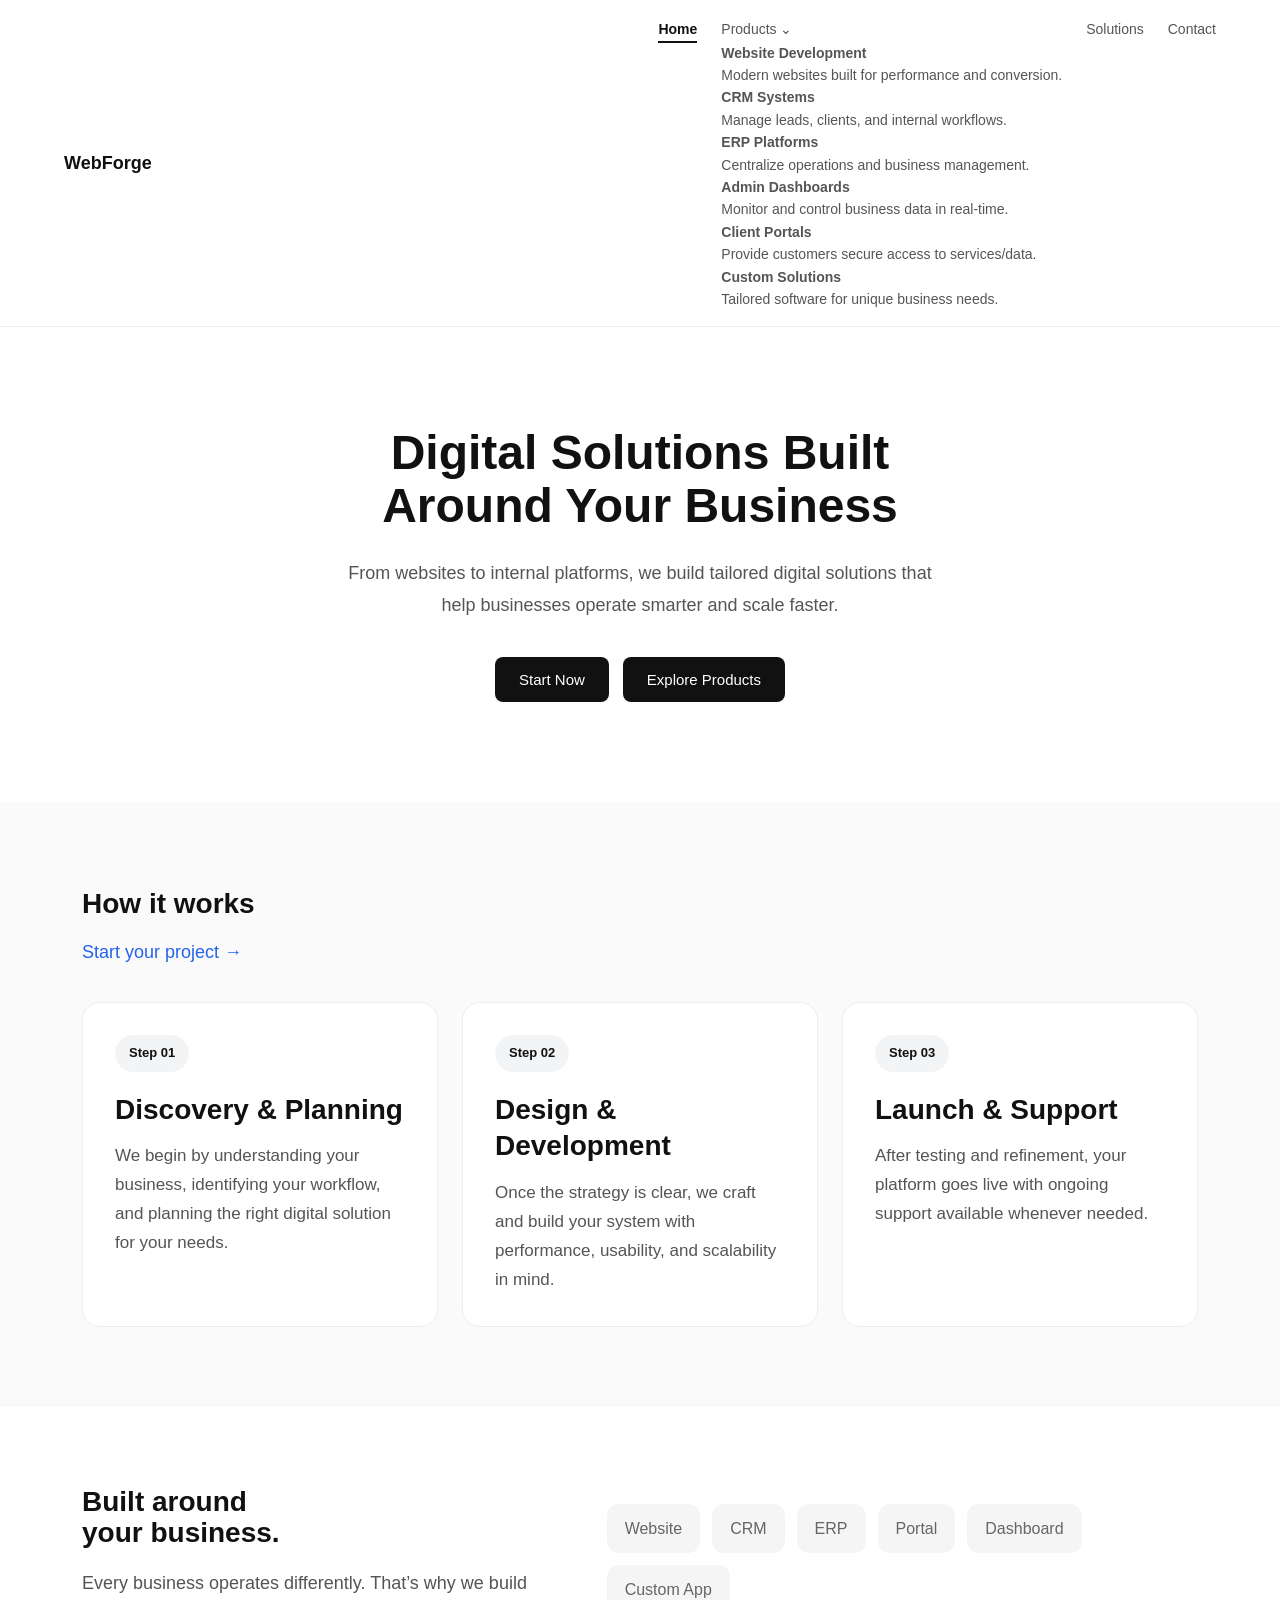
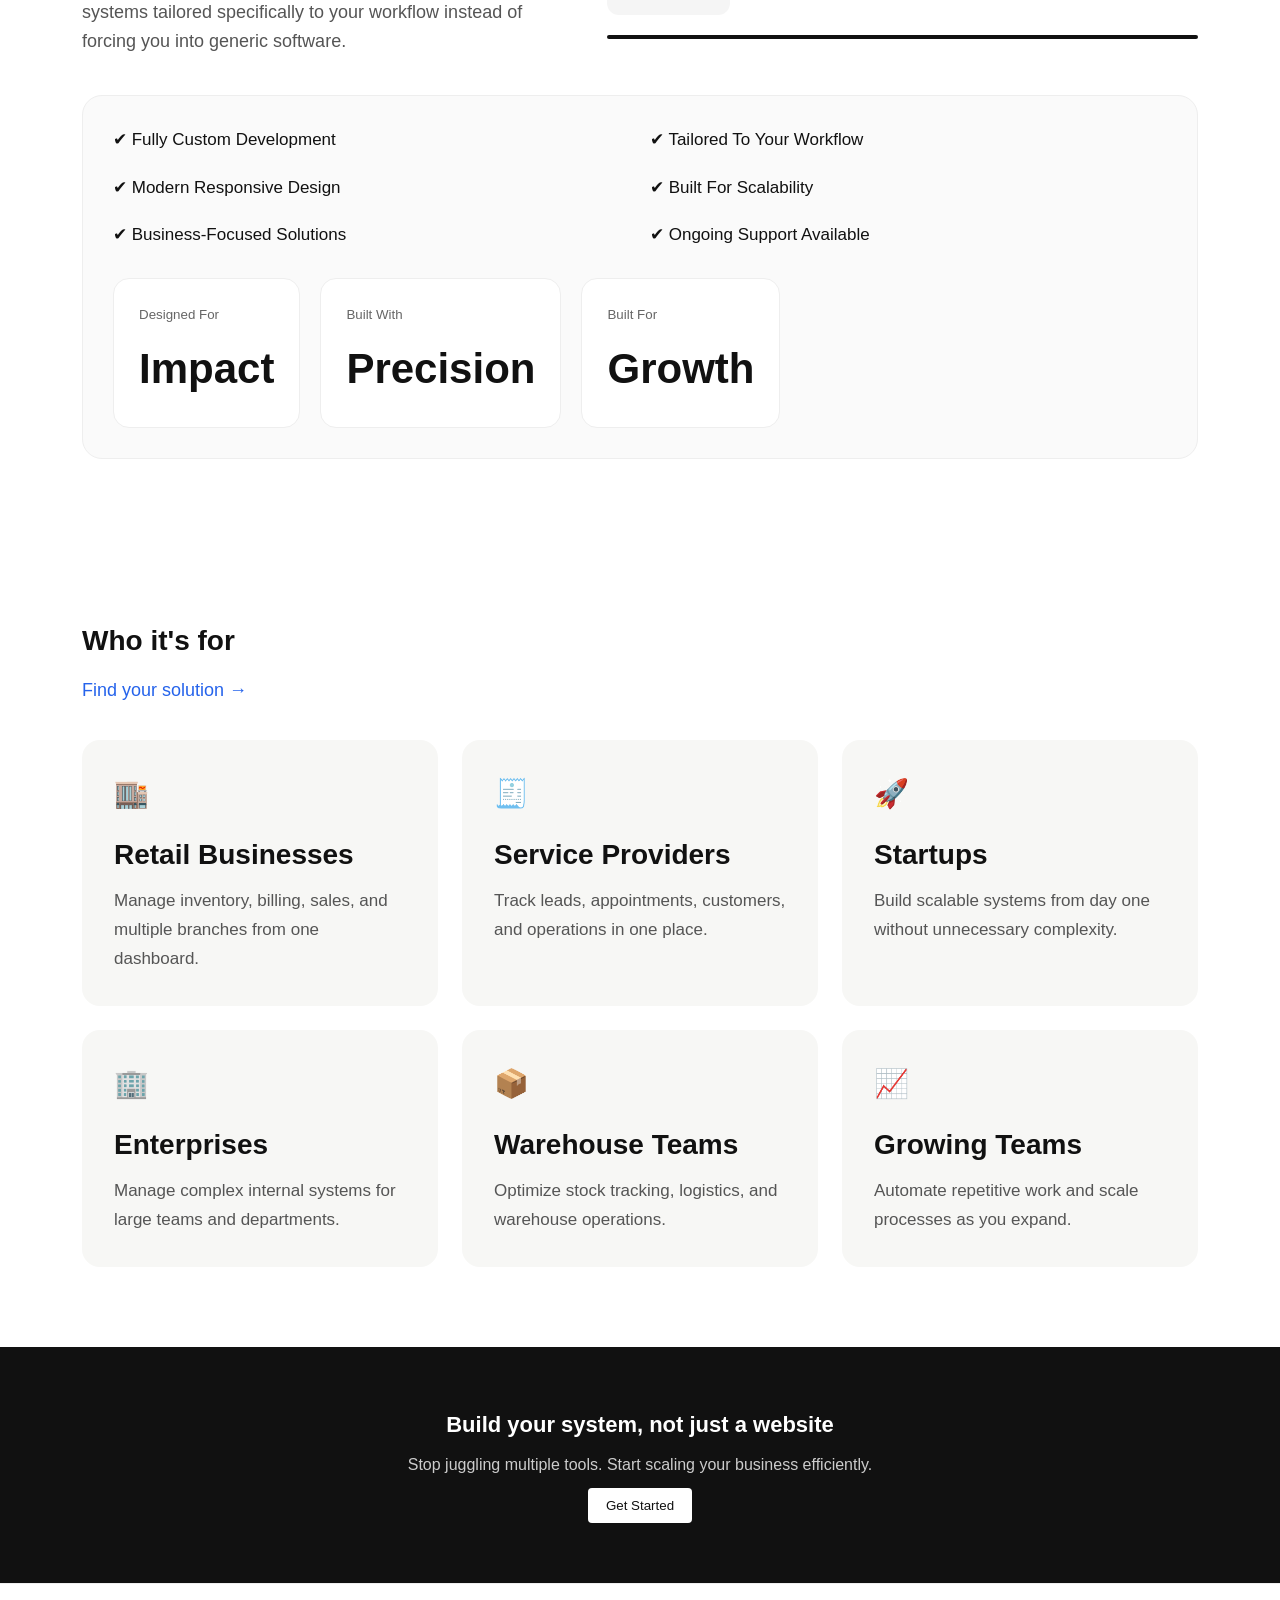
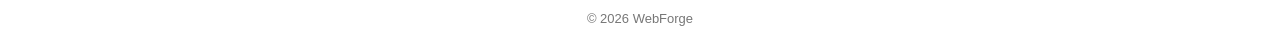
==== commit 75b17ac0: "Update index.html" ====
--- a/index.html
+++ b/index.html
@@ -9,22 +9,74 @@
 <body>
 
   <!-- NAVBAR -->
-  <header class="navbar">
-    <div class="container nav-container">
-      <h2 class="logo">WebForge</h2>
-
-      <nav>
-        <ul class="nav-links">
-          <li><a href="index.html">Home</a></li>
-          <li><a href="pages/products.html">Products</a></li>
-          <li><a href="pages/solutions.html">Solutions</a></li>
-          <li><a href="pages/contact.html">Contact</a></li>
-        </ul>
-      </nav>
-
-      <div class="menu-toggle" id="menu-toggle">☰</div>
-    </div>
-  </header>
+<header class="navbar">
+  <div class="container nav-container">
+
+    <h2 class="logo">WebForge</h2>
+
+    <nav>
+      <ul class="nav-links">
+
+        <li><a href="index.html">Home</a></li>
+
+        <!-- PRODUCTS WITH MEGA MENU -->
+        <li class="mega-parent">
+
+          <a href="#">
+            Products
+            <span class="dropdown-arrow">⌄</span>
+          </a>
+
+          <div class="mega-menu">
+
+            <div class="mega-grid">
+
+              <a href="pages/products.html" class="mega-item">
+                <h4>Website Development</h4>
+                <p>Modern websites built for performance and conversion.</p>
+              </a>
+
+              <a href="pages/products.html" class="mega-item">
+                <h4>CRM Systems</h4>
+                <p>Manage leads, clients, and internal workflows.</p>
+              </a>
+
+              <a href="pages/products.html" class="mega-item">
+                <h4>ERP Platforms</h4>
+                <p>Centralize operations and business management.</p>
+              </a>
+
+              <a href="pages/products.html" class="mega-item">
+                <h4>Admin Dashboards</h4>
+                <p>Monitor and control business data in real-time.</p>
+              </a>
+
+              <a href="pages/products.html" class="mega-item">
+                <h4>Client Portals</h4>
+                <p>Provide customers secure access to services/data.</p>
+              </a>
+
+              <a href="pages/products.html" class="mega-item">
+                <h4>Custom Solutions</h4>
+                <p>Tailored software for unique business needs.</p>
+              </a>
+
+            </div>
+
+          </div>
+
+        </li>
+
+        <li><a href="pages/solutions.html">Solutions</a></li>
+        <li><a href="pages/contact.html">Contact</a></li>
+
+      </ul>
+    </nav>
+
+    <div class="menu-toggle" id="menu-toggle">☰</div>
+
+  </div>
+</header>
 
 
   <!-- HERO -->
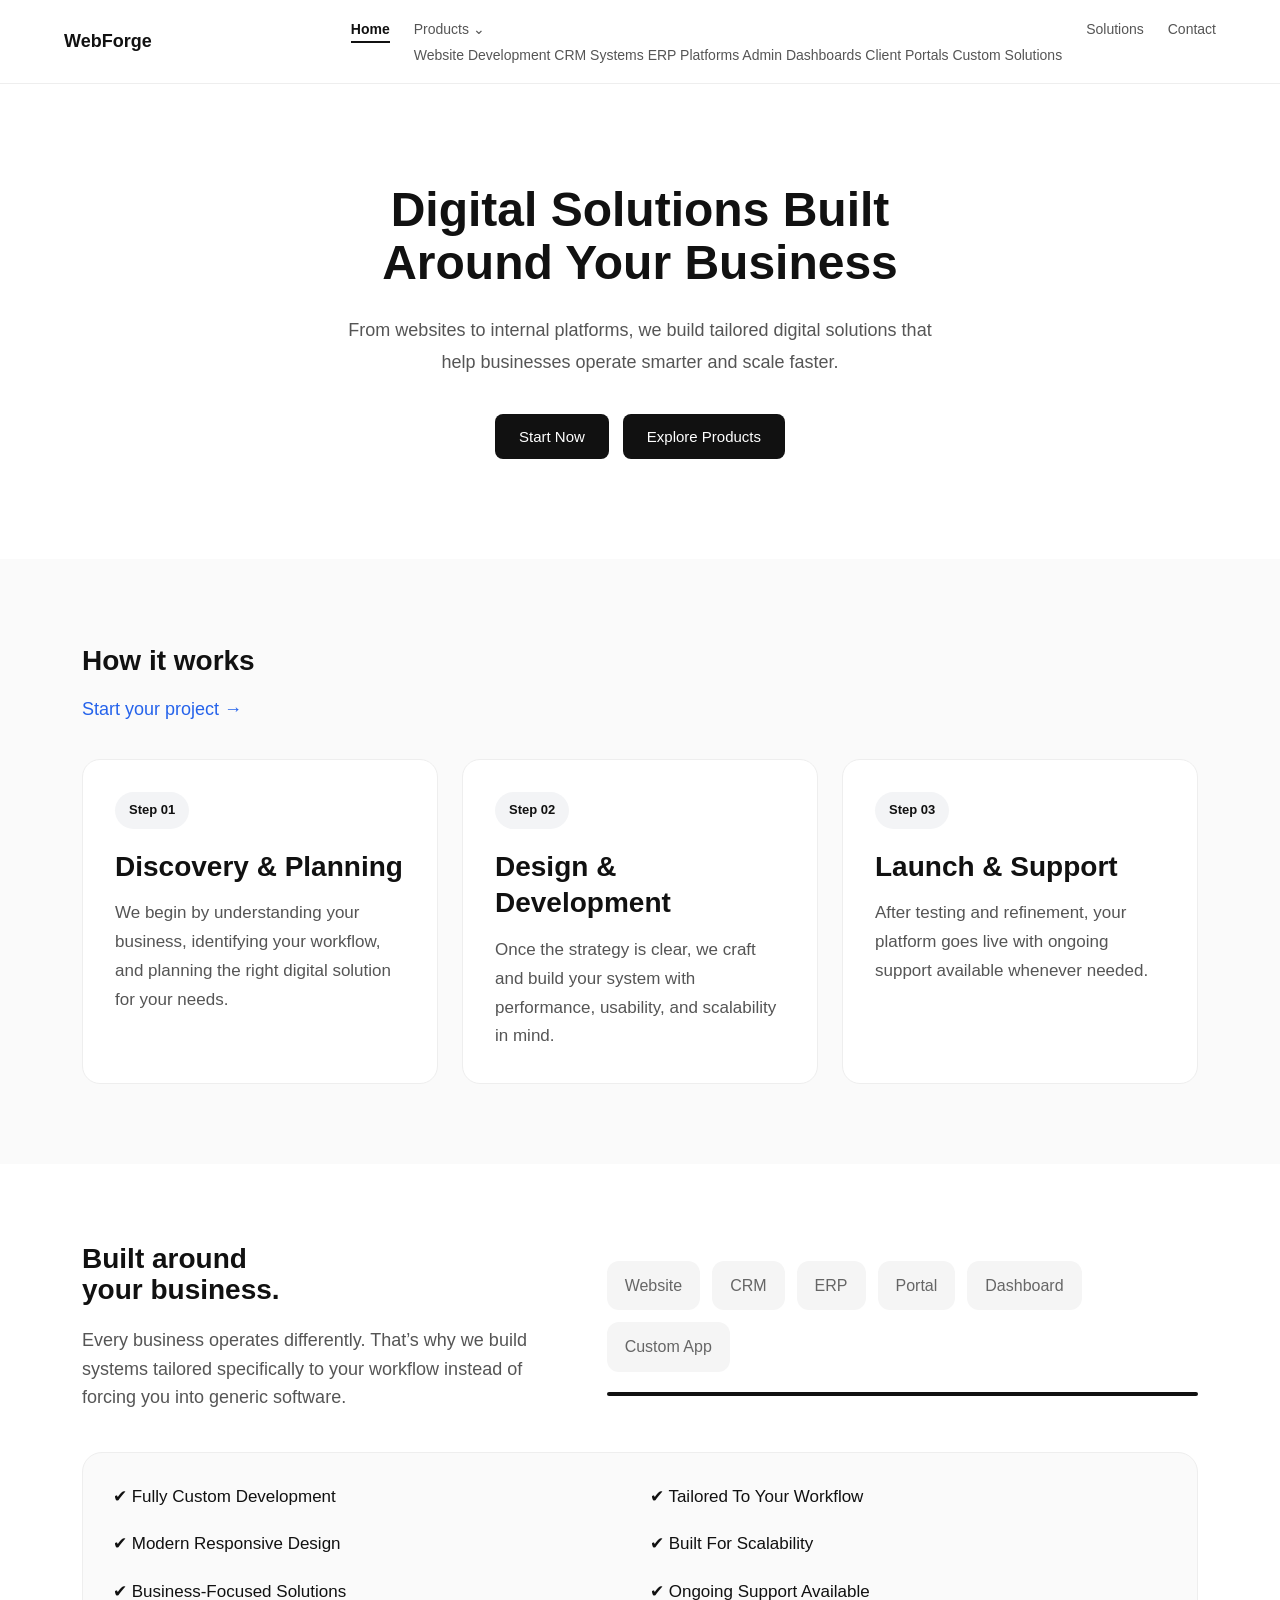
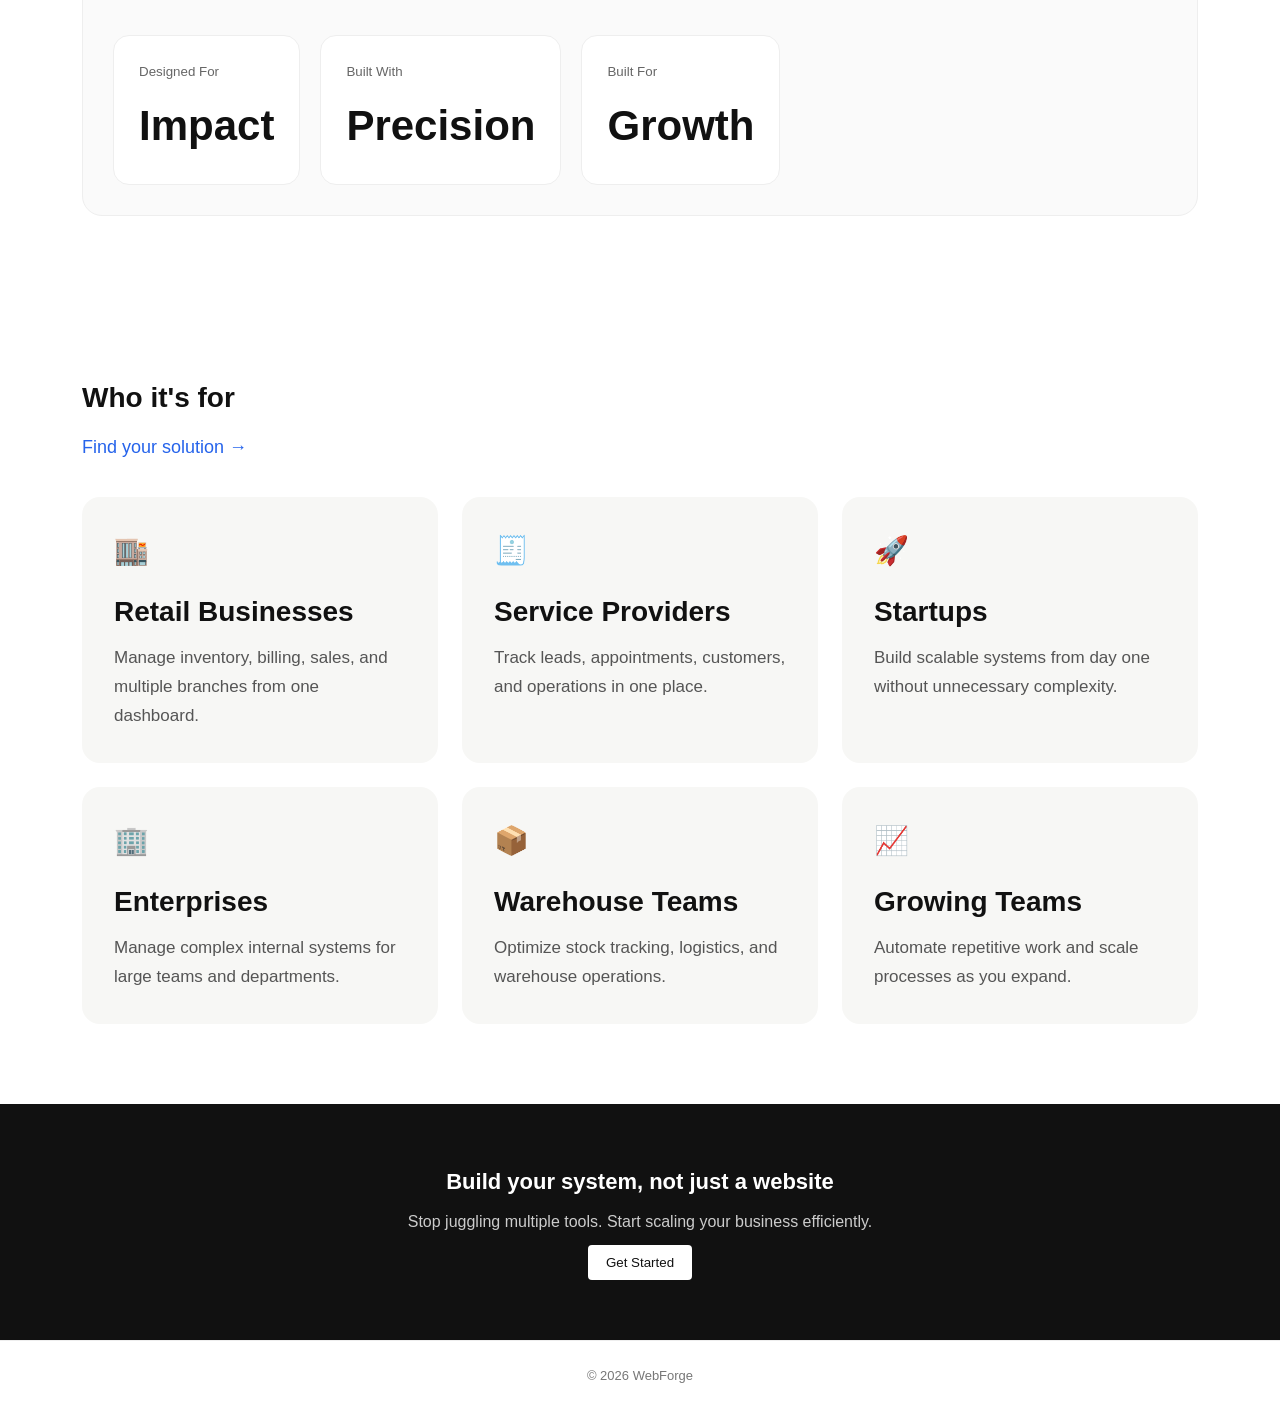
==== commit 71165e7a: "Update index.html" ====
--- a/index.html
+++ b/index.html
@@ -27,43 +27,35 @@
             <span class="dropdown-arrow">⌄</span>
           </a>
 
-          <div class="mega-menu">
-
-            <div class="mega-grid">
-
-              <a href="pages/products.html" class="mega-item">
-                <h4>Website Development</h4>
-                <p>Modern websites built for performance and conversion.</p>
-              </a>
-
-              <a href="pages/products.html" class="mega-item">
-                <h4>CRM Systems</h4>
-                <p>Manage leads, clients, and internal workflows.</p>
-              </a>
-
-              <a href="pages/products.html" class="mega-item">
-                <h4>ERP Platforms</h4>
-                <p>Centralize operations and business management.</p>
-              </a>
-
-              <a href="pages/products.html" class="mega-item">
-                <h4>Admin Dashboards</h4>
-                <p>Monitor and control business data in real-time.</p>
-              </a>
-
-              <a href="pages/products.html" class="mega-item">
-                <h4>Client Portals</h4>
-                <p>Provide customers secure access to services/data.</p>
-              </a>
-
-              <a href="pages/products.html" class="mega-item">
-                <h4>Custom Solutions</h4>
-                <p>Tailored software for unique business needs.</p>
-              </a>
-
-            </div>
-
-          </div>
+<div class="mega-menu">
+  <div class="mega-grid">
+
+    <a href="pages/products.html" class="mega-item">
+      Website Development
+    </a>
+
+    <a href="pages/products.html" class="mega-item">
+      CRM Systems
+    </a>
+
+    <a href="pages/products.html" class="mega-item">
+      ERP Platforms
+    </a>
+
+    <a href="pages/products.html" class="mega-item">
+      Admin Dashboards
+    </a>
+
+    <a href="pages/products.html" class="mega-item">
+      Client Portals
+    </a>
+
+    <a href="pages/products.html" class="mega-item">
+      Custom Solutions
+    </a>
+
+  </div>
+</div>
 
         </li>
 
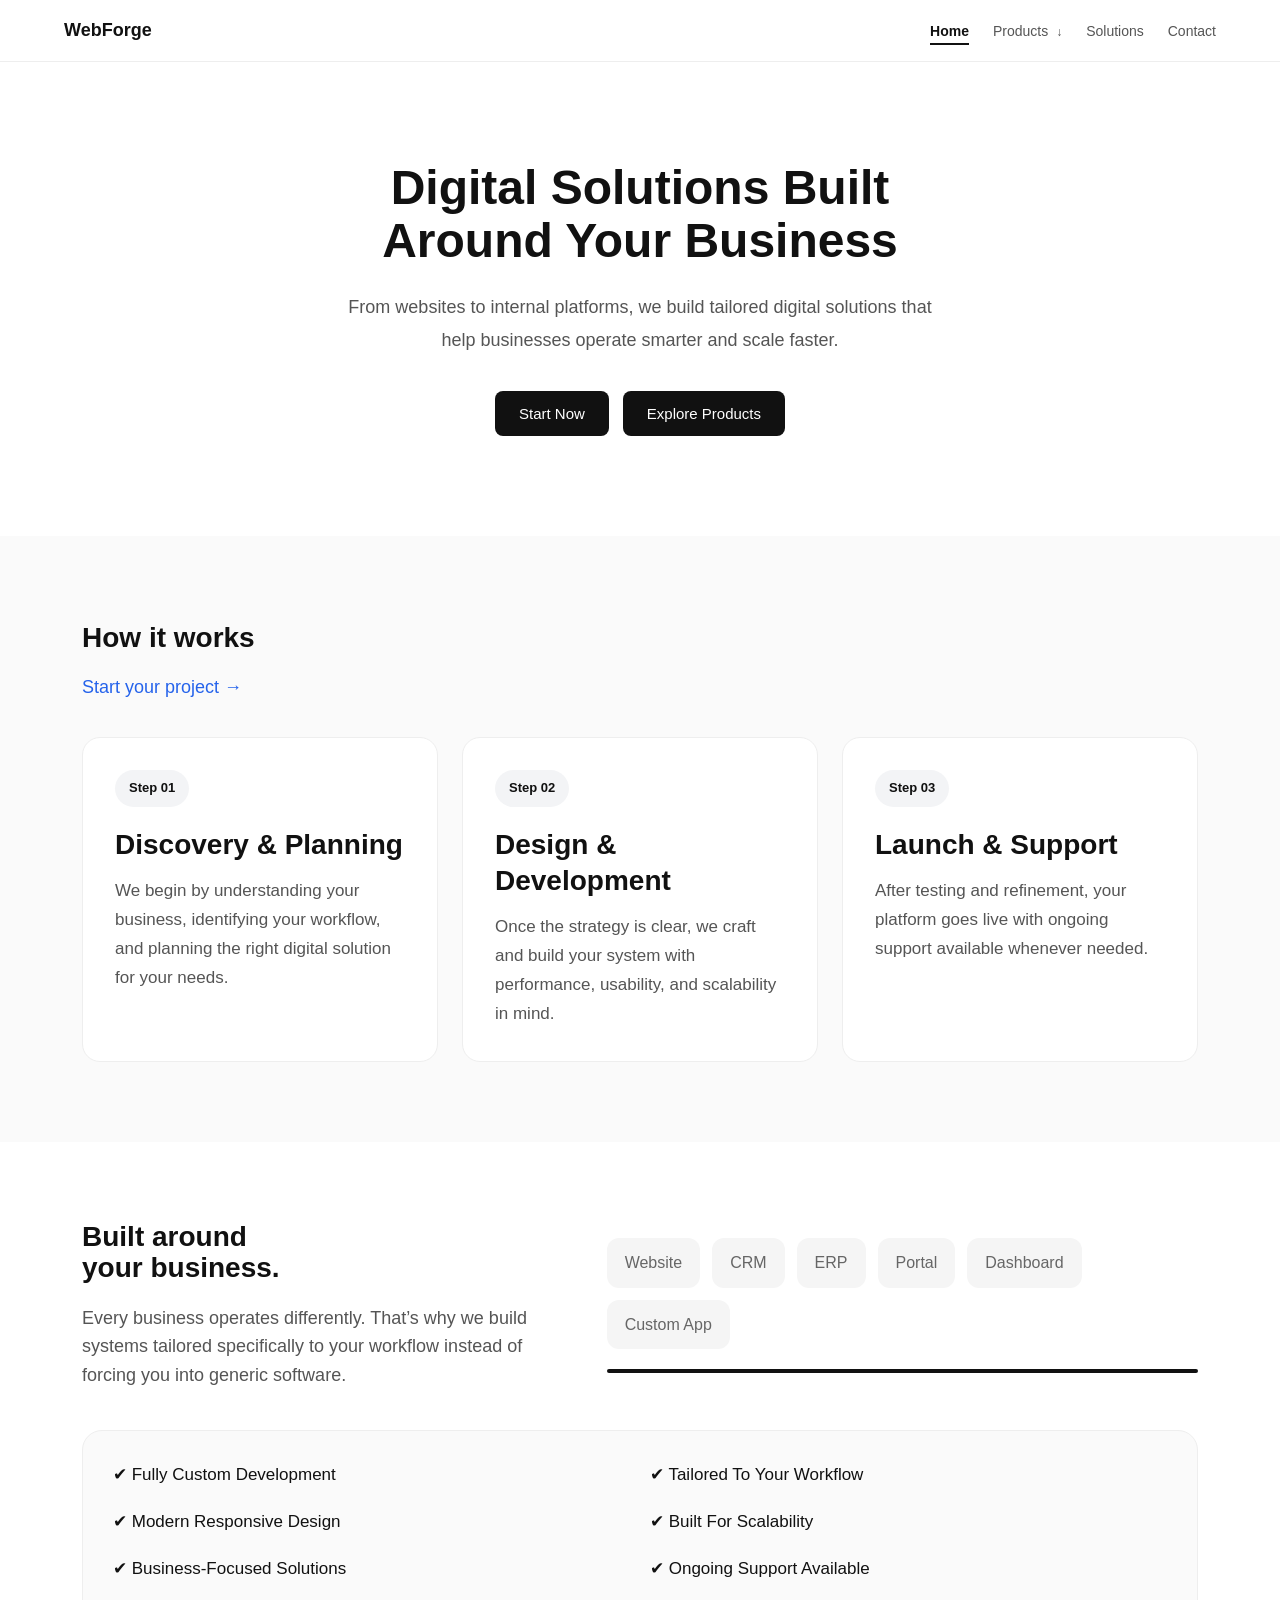
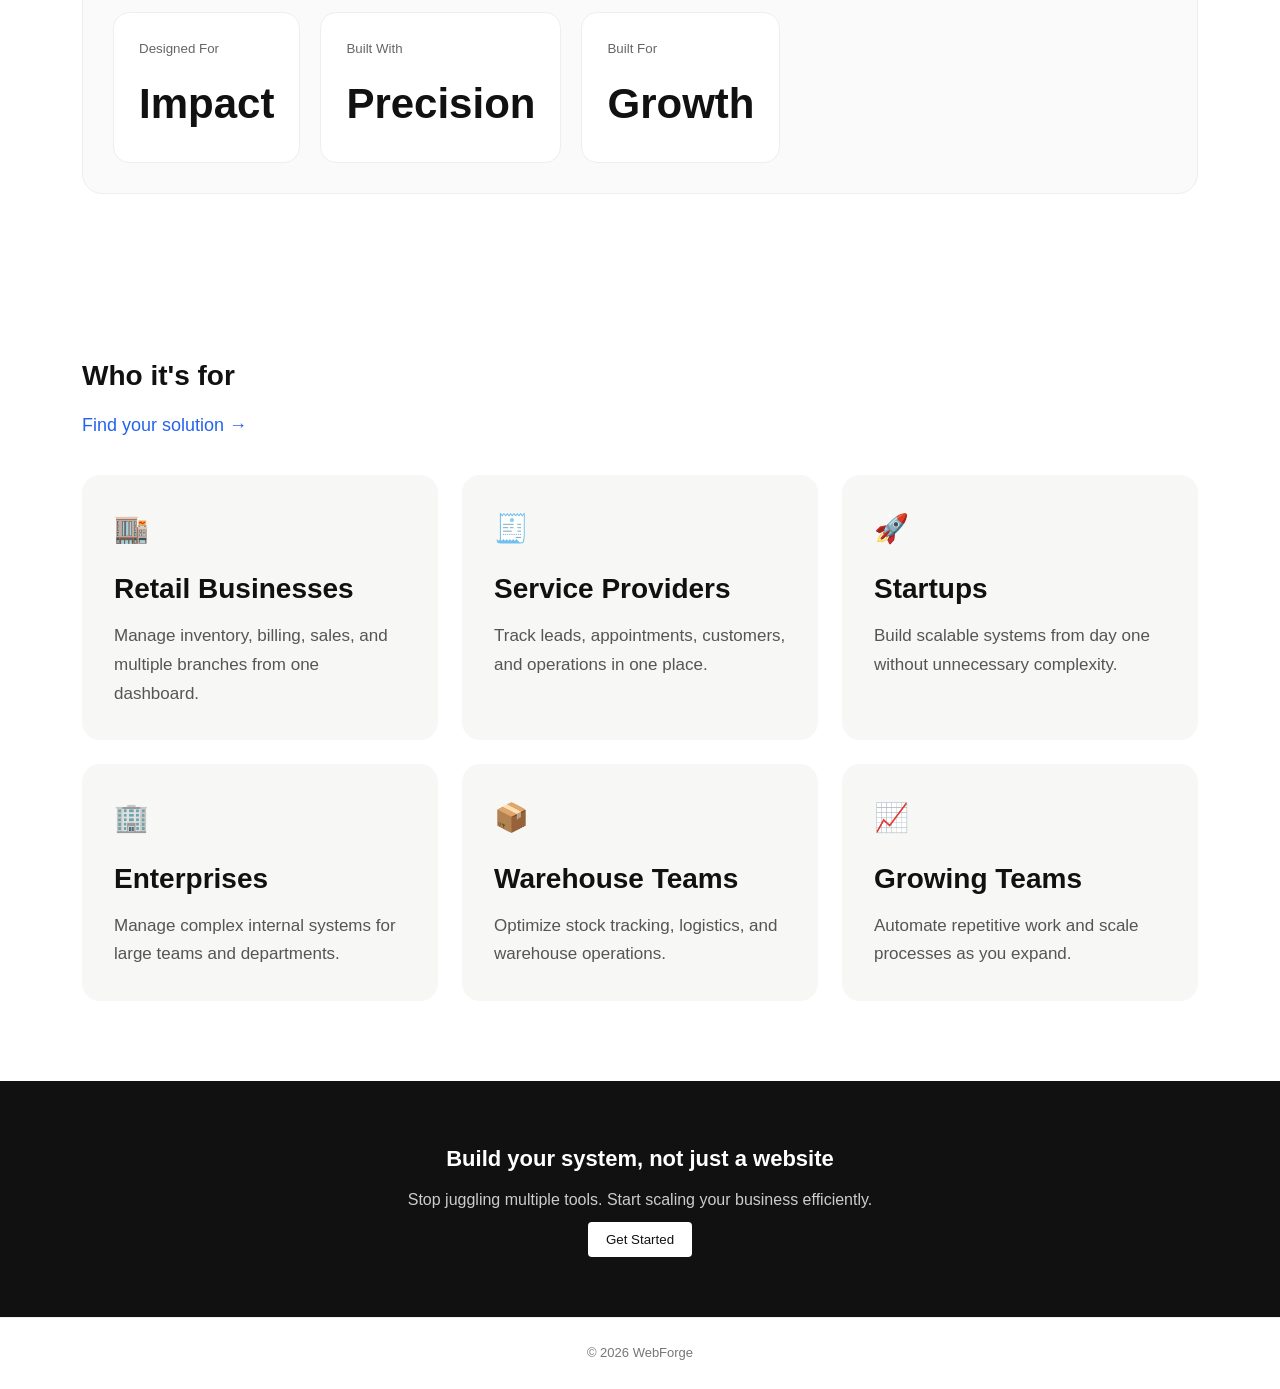
==== commit b688a467: "Update index.html" ====
--- a/index.html
+++ b/index.html
@@ -24,7 +24,7 @@
 
           <a href="#">
             Products
-            <span class="dropdown-arrow">⌄</span>
+            <span class="dropdown-arrow">↓</span>
           </a>
 
 <div class="mega-menu">
--- a/styles.css
+++ b/styles.css
@@ -98,6 +98,94 @@
   display: none;
   font-size: 22px;
   cursor: pointer;
+}
+
+/* ==============================
+   MEGA MENU
+============================== */
+
+.mega-parent {
+  position: relative;
+}
+
+.dropdown-arrow {
+  font-size: 12px;
+  margin-left: 4px;
+}
+
+/* Dropdown Box */
+.mega-menu {
+  position: absolute;
+  top: 140%;
+  left: 50%;
+  transform: translateX(-50%);
+  width: 520px;
+
+  background: white;
+  border: 1px solid #eee;
+  border-radius: 18px;
+  padding: 18px;
+
+  box-shadow: 0 10px 30px rgba(0,0,0,0.08);
+
+  opacity: 0;
+  visibility: hidden;
+  transition: all 0.25s ease;
+
+  z-index: 100;
+}
+
+/* Hover */
+.mega-parent:hover .mega-menu {
+  opacity: 1;
+  visibility: visible;
+  top: 120%;
+}
+
+/* Grid */
+.mega-grid {
+  display: grid;
+  grid-template-columns: repeat(2, 1fr);
+  gap: 10px;
+}
+
+/* Items */
+.mega-item {
+  padding: 14px 16px;
+  border-radius: 12px;
+  text-decoration: none;
+  transition: 0.2s ease;
+  color: #111;
+  font-weight: 500;
+}
+
+.mega-item:hover {
+  background: #f7f7f5;
+}
+
+/* Mobile */
+@media (max-width: 1024px) {
+
+  .mega-menu {
+    position: static;
+    width: 100%;
+    transform: none;
+    opacity: 1;
+    visibility: visible;
+    box-shadow: none;
+    border: none;
+    padding: 10px 0;
+    display: none;
+  }
+
+  .mega-parent.active .mega-menu {
+    display: block;
+  }
+
+  .mega-grid {
+    grid-template-columns: 1fr;
+  }
+
 }
 
 /* ==============================
